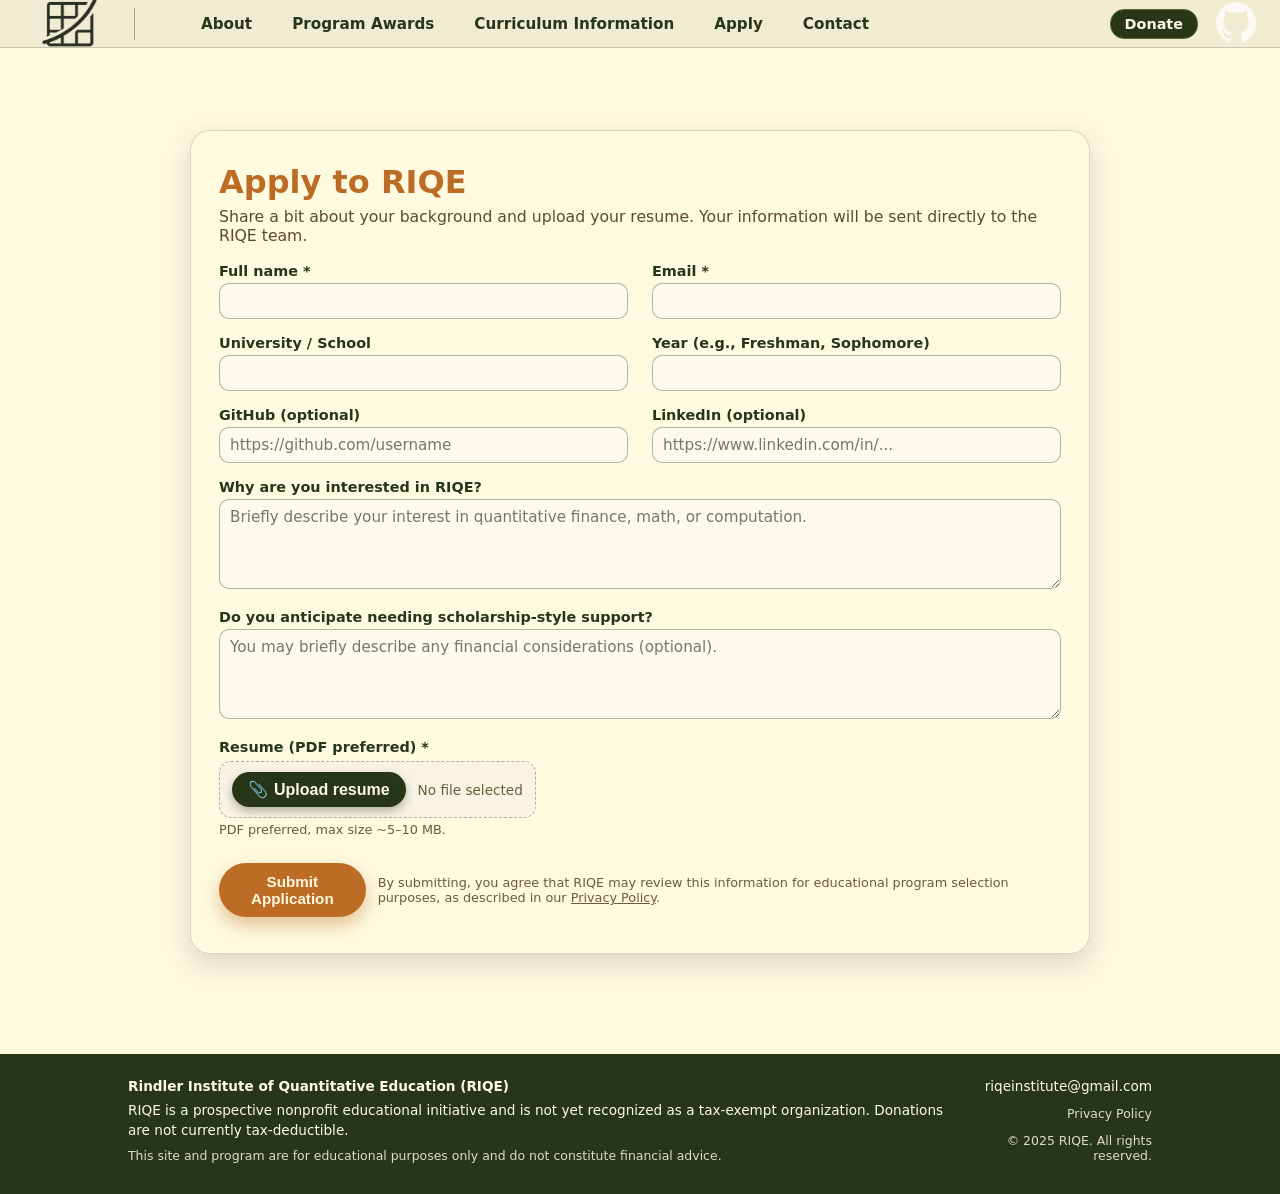
==== nonprofitwebsite/apply.html @ 6a1e367f "Add files via upload" ====
<!DOCTYPE html>
<html lang="en">
<head>
<!-- Google tag (gtag.js) -->
<script async src="https://www.googletagmanager.com/gtag/js?id=G-8NGQXW18FD"></script>
<script>
  window.dataLayer = window.dataLayer || [];
  function gtag(){dataLayer.push(arguments);}
  gtag('js', new Date());

  gtag('config', 'G-8NGQXW18FD');
</script>
  <meta charset="UTF-8" />
  <meta name="viewport" content="width=device-width, initial-scale=1" />
  <title>Apply – RIQE Quantitative Finance & Math Program</title>

<link rel="canonical" href="https://riqe.org/apply" />

<meta name="description" content="Apply to RIQE’s selective undergraduate program in quantitative finance, mathematics, and computing, with research projects, paper trading, and close mentorship." />
<meta name="keywords" content="RIQE apply, quant program application, quantitative finance summer program, math research application, undergraduate quant lab" />
<meta name="robots" content="index, follow" />

<!-- Open Graph -->
<meta property="og:title" content="Apply – RIQE Quantitative Finance & Math Program" />
<meta property="og:description" content="Join a small, focused cohort of undergraduates learning quantitative finance, mathematics, and computing through real research and trading projects." />
<meta property="og:url" content="https://riqe.org/apply" />
<meta property="og:type" content="website" />
<meta property="og:site_name" content="RIQE" />
<meta property="og:image" content="https://riqe.org/og-image.png" />

<!-- Twitter Card -->
<meta name="twitter:card" content="summary_large_image" />
<meta name="twitter:title" content="Apply – RIQE Quantitative Finance & Math Program" />
<meta name="twitter:description" content="Submit your application to RIQE’s undergraduate quant education and research program." />
<meta name="twitter:image" content="https://riqe.org/og-image.png" />


  <link rel="icon" type="image/png" href="favicon-96x96.png" sizes="96x96" />
  <link rel="icon" type="image/svg+xml" href="favicon.svg" />
  <link rel="shortcut icon" href="favicon.ico" />
  <link rel="apple-touch-icon" sizes="180x180" href="apple-touch-icon.png" />
  <link rel="manifest" href="site.webmanifest" />

  <style>
    :root {
      --green-dark: #283618;
      --green-mid: #606c38;
      --cream: #fefae0;
      --gold: #dda15e;
      --amber: #bc6c25;
    }

    * {
      box-sizing: border-box;
      margin: 0;
      padding: 0;
    }

    html {
      scroll-behavior: smooth;
    }

    body {
      font-family: system-ui, -apple-system, BlinkMacSystemFont, "Segoe UI", sans-serif;
      background-color: var(--cream);
      min-height: 100vh;
      color: #283618;
    }

    /* SUBTLE PAGE-LOAD ANIMATIONS  */

    @keyframes softSlideDown {
      from {
        opacity: 0;
        transform: translateY(-4px);
      }
      to {
        opacity: 1;
        transform: translateY(0);
      }
    }

    @keyframes softFadeUp {
      from {
        opacity: 0;
        transform: translateY(8px);
      }
      to {
        opacity: 1;
        transform: translateY(0);
      }
    }

    @keyframes softFadeIn {
      from {
        opacity: 0;
      }
      to {
        opacity: 1;
      }
    }

    /* Dropdown animations for mobile nav */
    @keyframes dropdownIn {
      from {
        opacity: 0;
        transform: translateY(-6px);
      }
      to {
        opacity: 1;
        transform: translateY(0);
      }
    }

    @keyframes dropdownOut {
      from {
        opacity: 1;
        transform: translateY(0);
      }
      to {
        opacity: 0;
        transform: translateY(-6px);
      }
    }

    /* Respect users who prefer reduced motion */
    @media (prefers-reduced-motion: reduce) {
      * {
        animation-duration: 0.01ms !important;
        animation-iteration-count: 1 !important;
        transition: none !important;
      }
    }

    /* Apply subtle animations on load */
    .top-bar {
      animation: softSlideDown 0.35s ease-out 0.04s both;
    }

    .apply-wrapper {
      opacity: 0;
      animation: softFadeUp 0.45s ease-out 0.14s both;
    }

    .apply-container {
      opacity: 0;
      animation: softFadeUp 0.45s ease-out 0.18s both;
    }

    .site-footer {
      opacity: 0;
      animation: softFadeIn 0.45s ease-out 0.35s both;
    }

    /* ---------- NAV / TOP BAR ---------- */

    .top-bar {
      position: fixed;
      top: 0;
      left: 0;
      width: 100%;
      background: rgba(240, 236, 210, 0.99);
      border-bottom: 1px solid rgba(40, 54, 24, 0.2);
      z-index: 100;

      display: flex;
      align-items: center;
      padding: 0 24px;
      height: 48px;
    }

    .top-bar-main {
      width: 100%;
      display: flex;
      align-items: center;
      gap: 24px;

      max-width: none;
      margin: 0;
      padding: 0;
    }

    .top-left {
      display: flex;
      align-items: center;
      gap: 16px;
    }

    .logo {
      height: 100px;
      object-fit: contain;
      filter: brightness(0) saturate(100%)
              invert(15%) sepia(16%) saturate(700%) hue-rotate(50deg)
              brightness(90%) contrast(90%);
    }

    .top-divider {
      width: 1px;
      height: 32px;
      background: rgba(0, 0, 0, 0.3);
    }

    .nav-links {
      margin-left: 32px;
      display: flex;
      gap: 20px;
      flex: 1;
    }

    .nav-links a {
      color: #283618;
      text-decoration: none;
      font-size: 0.95rem;
      font-weight: 600;
      padding: 6px 10px;
      border-radius: 6px;
      transition: background 0.15s ease, transform 0.15s ease;
      white-space: nowrap;
    }

    .nav-links a:hover {
      background: rgba(0, 0, 0, 0.10);
      transform: translateY(-1px);
    }

    .top-right {
      margin-left: auto;
      display: flex;
      align-items: center;
      gap: 18px;
    }

    .top-donate-btn {
      background: var(--green-dark);
      color: var(--cream);
      border: 1px solid var(--green-mid);
      padding: 6px 14px;
      border-radius: 14px;
      text-decoration: none;
      font-weight: 600;
      cursor: pointer;
      font-size: 0.9rem;
      white-space: nowrap;
      transition: background 0.15s ease, transform 0.15s ease, border-color 0.15s ease;
    }

    .top-donate-btn:hover {
      background: #3b4d29;
      border-color: #dda15e;
      transform: translateY(-1px);
    }

    .top-socials img {
      height: 40px;
      width: 40px;
      opacity: 0.75;
      filter: brightness(0) invert(1);
      transition: opacity 0.2s ease, transform 0.15s ease;
      cursor: pointer;
    }

    .top-socials img:hover {
      opacity: 1;
      transform: translateY(-1px);
    }

    /* Hamburger/menu button */

    .menu-toggle {
      display: none;
      margin-left: 8px;
      padding: 6px 10px;
      border-radius: 999px;
      border: 1px solid rgba(40, 54, 24, 0.35);
      background: rgba(254, 250, 224, 0.96);
      cursor: pointer;
      align-items: center;
      gap: 6px;
      font-size: 0.8rem;
      font-weight: 600;
      color: #283618;
    }

    .menu-toggle:focus-visible {
      outline: 2px solid #283618;
      outline-offset: 2px;
    }

    .menu-lines {
      display: flex;
      flex-direction: column;
      justify-content: center;
    }

    .menu-lines .line {
      width: 18px;
      height: 2px;
      background: #283618;
      margin: 2px 0;
      transition: transform 0.2s ease, opacity 0.2s ease;
    }

    .menu-label {
      text-transform: uppercase;
      letter-spacing: 0.06em;
    }

    /* X animation when menu is open */
    .top-bar.menu-open .menu-lines .line:nth-child(1) {
      transform: translateY(2px) rotate(45deg);
    }

    .top-bar.menu-open .menu-lines .line:nth-child(2) {
      transform: translateY(-2px) rotate(-45deg);
    }

    /* MAIN CONTENT */
    .apply-wrapper {
      margin-top: 90px; /* below top bar */
      display: flex;
      justify-content: center;
      padding: 40px 20px 60px;
      background: var(--cream);
    }

    .apply-container {
      max-width: 900px;
      width: 100%;
      background: rgba(254, 250, 224, 0.96);
      border-radius: 20px;
      padding: 32px 28px 36px;
      box-shadow: 0 10px 30px rgba(0,0,0,0.15);
      border: 1px solid rgba(40,54,24,0.18);
    }

    .apply-container h1 {
      font-size: 2rem;
      margin-bottom: 6px;
      color: var(--amber);
    }

    .apply-subtitle {
      font-size: 0.98rem;
      margin-bottom: 18px;
      color: #5c4a30;
    }

    form {
      display: grid;
      grid-template-columns: 1fr 1fr;
      gap: 16px 24px;
    }

    .full-width {
      grid-column: 1 / -1;
    }

    label {
      display: block;
      font-size: 0.9rem;
      font-weight: 600;
      margin-bottom: 4px;
    }

    input[type="text"],
    input[type="email"],
    input[type="url"],
    select,
    textarea {
      width: 100%;
      padding: 8px 10px;
      border-radius: 10px;
      border: 1px solid rgba(40,54,24,0.35);
      font-size: 0.95rem;
      font-family: inherit;
      background: #fdf9ec;
      transition: border-color 0.12s ease-out, box-shadow 0.12s ease-out, background 0.12s ease-out;
    }

    input[type="text"]:focus,
    input[type="email"]:focus,
    input[type="url"]:focus,
    select:focus,
    textarea:focus {
      outline: none;
      border-color: var(--amber);
      box-shadow: 0 0 0 2px rgba(221,161,94,0.35);
      background: #fffaf1;
    }

    textarea {
      min-height: 90px;
      resize: vertical;
    }

    input[type="file"] {
      font-size: 0.9rem;
    }

    /* Nice custom file upload */
    .file-upload {
      display: inline-flex;
      align-items: center;
      gap: 12px;
      padding: 10px 12px;
      border-radius: 12px;
      border: 1px dashed rgba(40,54,24,0.35);
      background: #f9f3e3;
      margin-top: 2px;
      position: relative;
    }

    .file-upload input[type="file"] {
      position: absolute;
      left: -9999px;
    }

    .file-upload-button {
      display: inline-flex;
      align-items: center;
      gap: 6px;
      padding: 8px 16px;
      border-radius: 999px;
      border: none;
      background: var(--green-dark);
      color: var(--cream);
      font-size: 0.9rem;
      font-weight: 600;
      cursor: pointer;
      box-shadow: 0 4px 10px rgba(40,54,24,0.35);
      transition: transform 0.1s ease-out, box-shadow 0.1s ease-out, background 0.15s ease-out;
    }

    .file-upload-button:hover {
      background: var(--green-mid);
      transform: translateY(-1px);
      box-shadow: 0 6px 14px rgba(40,54,24,0.4);
    }

    .file-upload-button:focus-visible {
      outline: 2px solid var(--amber);
      outline-offset: 3px;
    }

    .file-upload-button span {
      font-size: 1rem;
    }

    .file-upload-text {
      font-size: 0.85rem;
      color: #6b5b3a;
      white-space: nowrap;
      overflow: hidden;
      text-overflow: ellipsis;
      max-width: 260px;
    }

    .file-upload-text.has-file {
      color: #283618;
      font-weight: 500;
    }

    .helper-text {
      font-size: 0.8rem;
      color: #6b5b3a;
      margin-top: 4px;
    }

    .submit-row {
      margin-top: 10px;
      display: flex;
      gap: 12px;
      align-items: center;
    }

    .btn-primary {
      display: inline-flex;
      align-items: center;
      justify-content: center;
      padding: 10px 22px;
      border-radius: 999px;
      border: none;
      font-size: 0.95rem;
      font-weight: 600;
      cursor: pointer;
      background: var(--amber);
      color: var(--cream);
      box-shadow: 0 8px 18px rgba(188,108,37,0.4);
      transition: transform 0.1s ease-out, box-shadow 0.1s ease-out, background 0.15s ease-out;
    }

    .btn-primary:hover {
      transform: translateY(-1px);
      box-shadow: 0 11px 24px rgba(188,108,37,0.5);
      background: #e09f4e;
    }

    .btn-primary:focus-visible {
      outline: 2px solid var(--green-dark);
      outline-offset: 3px;
    }

    .note {
      font-size: 0.8rem;
      color: #6b5b3a;
    }

    .note a {
      color: #6b5b3a;
    }

    .note a:hover {
      text-decoration: underline;
    }

    /* FOOTER*/
    .site-footer {
      background: var(--green-dark);
      color: var(--cream);
      padding: 24px 10vw 28px;
      font-size: 0.85rem;
      margin-top: 40px;
    }

    .footer-inner {
      max-width: 1100px;
      margin: 0 auto;
      display: flex;
      justify-content: space-between;
      gap: 24px;
      align-items: flex-start;
    }

    .footer-left p {
      margin-top: 6px;
      line-height: 1.5;
    }

    .footer-small {
      font-size: 0.78rem;
      opacity: 0.85;
      margin-top: 6px;
    }

    .footer-right {
      text-align: right;
      display: flex;
      flex-direction: column;
      gap: 6px;
    }

    .footer-right a {
      color: var(--cream);
      text-decoration: none;
    }

    .footer-right a:hover {
      text-decoration: underline;
    }

    /* LOADING OVERLAY */
    .loading-backdrop {
      position: fixed;
      inset: 0;
      background: rgba(40, 54, 24, 0.65);
      display: none;
      align-items: center;
      justify-content: center;
      z-index: 9999;
      pointer-events: all;
    }

    .loading-modal {
      background: #fdf9ec;
      border-radius: 18px;
      padding: 24px 26px 22px;
      max-width: 360px;
      width: 90%;
      text-align: center;
      box-shadow: 0 18px 40px rgba(0,0,0,0.35);
      border: 1px solid rgba(40,54,24,0.25);
    }

    .loading-title {
      font-weight: 700;
      margin-bottom: 8px;
      color: #283618;
      font-size: 1.05rem;
    }

    .loading-text {
      font-size: 0.9rem;
      color: #5c4a30;
      margin-bottom: 10px;
    }

    .loading-warning {
      font-size: 0.8rem;
      color: #8a4b20;
      font-weight: 600;
    }

    .loading-spinner {
      width: 40px;
      height: 40px;
      border-radius: 999px;
      border: 3px solid rgba(40,54,24,0.15);
      border-top-color: var(--amber);
      margin: 0 auto 16px;
      animation: spin 0.8s linear infinite;
    }

    @keyframes spin {
      to {
        transform: rotate(360deg);
      }
    }

    /* ---------- RESPONSIVE ---------- */

    @media (max-width: 900px) {
      /* Top bar & logo layout on mobile */
      .top-bar {
        height: auto;
        padding: 6px 16px 8px;
      }

      .top-bar-main {
        height: auto;
        padding: 0;
        flex-wrap: wrap;
        align-items: flex-start;
        gap: 8px;
      }

      .logo {
        height: 60px;
        margin-right: 0;
      }

      .top-divider {
        display: none;
      }

      /* Show hamburger button on mobile */
      .menu-toggle {
        display: inline-flex;
        margin-left: auto;
      }

      /* Hide desktop nav & right side by default on mobile */
      .nav-links,
      .top-right {
        display: none;
        width: 100%;
        background: rgba(240, 236, 210, 0.98);
      }

      .nav-links {
        flex-direction: column;
        gap: 8px;
        margin-left: 0;
        margin-top: 6px;
        padding-top: 8px;
        padding-bottom: 4px;
        border-top: 1px solid rgba(40, 54, 24, 0.2);
      }

      .nav-links a {
        padding: 6px 0;
        font-size: 0.9rem;
      }

      .top-right {
        justify-content: flex-start;
        margin-left: 0;
        margin-top: 4px;
        padding-bottom: 4px;
        gap: 12px;
      }

      /* When menu is open, show dropdown with open animation */
      .top-bar.menu-open .nav-links,
      .top-bar.menu-open .top-right {
        display: flex;
        animation: dropdownIn 0.22s ease-out;
      }

      /* Optional: closing animation */
      .top-bar.menu-closing .nav-links,
      .top-bar.menu-closing .top-right {
        display: flex;
        animation: dropdownOut 0.2s ease-in forwards;
      }

      /* Form/layout tweaks (same as before) */
      .apply-wrapper {
        margin-top: 100px;
        padding: 32px 16px 50px;
      }

      .apply-container {
        padding: 24px 20px 30px;
        border-radius: 18px;
      }

      form {
        grid-template-columns: 1fr;
        gap: 14px;
      }

      .submit-row {
        flex-direction: column;
        align-items: flex-start;
      }

      .note {
        margin-top: 4px;
      }

      .site-footer {
        padding: 20px 8vw 22px;
      }

      .footer-inner {
        flex-direction: column;
        text-align: left;
        align-items: flex-start;
      }

      .footer-right {
        text-align: left;
        align-items: flex-start;
      }
    }

    @media (max-width: 600px) {
      .logo {
        height: 50px;
      }

      .apply-container h1 {
        font-size: 1.7rem;
      }

      .apply-subtitle {
        font-size: 0.9rem;
      }

      .apply-wrapper {
        margin-top: 110px;
        padding: 28px 14px 46px;
      }

      .file-upload-text {
        max-width: 180px;
      }

      .site-footer {
        padding: 18px 6vw 20px;
        font-size: 0.8rem;
      }
    }
  </style>
</head>

<body>

  <!-- TOP BAR -->
  <div class="top-bar">
    <div class="top-bar-main">
      <div class="top-left">
        <img src="riqe-logo.png" class="logo" alt="RIQE Logo">
        <div class="top-divider"></div>
      </div>

      <nav class="nav-links">
        <a href="index.html#about">About</a>
        <a href="index.html#programaward">Program Awards</a>
        <a href="index.html#curriculum">Curriculum Information</a>
        <a href="apply.html">Apply</a>
        <a href="mailto:riqeinstitute@gmail.com">Contact</a>
      </nav>

      <div class="top-right">
        <a href="donate.html" class="top-donate-btn">Donate</a>
        <div class="top-socials">
          <a href="https://github.com/" target="_blank">
            <img src="githublogo.png" alt="GitHub">
          </a>
        </div>
      </div>

      <!-- Menu button -->
      <button class="menu-toggle" aria-label="Toggle navigation" aria-expanded="false">
        <div class="menu-lines">
          <span class="line"></span>
          <span class="line"></span>
        </div>
        <span class="menu-label">Menu</span>
      </button>
    </div>
  </div>

  <!-- APPLY FORM CONTENT -->
  <main class="apply-wrapper">
    <div class="apply-container">
      <h1>Apply to RIQE</h1>
      <p class="apply-subtitle">
        Share a bit about your background and upload your resume. Your information will be sent directly
        to the RIQE team.
      </p>

      <form id="riqe-apply-form">
        <div>
          <label for="full_name">Full name *</label>
          <input type="text" id="full_name" name="full_name" required />
        </div>

        <div>
          <label for="email">Email *</label>
          <input type="email" id="email" name="email" required />
        </div>

        <div>
          <label for="school">University / School</label>
          <input type="text" id="school" name="school" />
        </div>

        <div>
          <label for="year">Year (e.g., Freshman, Sophomore)</label>
          <input type="text" id="year" name="year" />
        </div>

        <div>
          <label for="github">GitHub (optional)</label>
          <input type="url" id="github" name="github" placeholder="https://github.com/username" />
        </div>

        <div>
          <label for="linkedin">LinkedIn (optional)</label>
          <input type="url" id="linkedin" name="linkedin" placeholder="https://www.linkedin.com/in/..." />
        </div>

        <div class="full-width">
          <label for="interests">Why are you interested in RIQE?</label>
          <textarea id="interests" name="interests" placeholder="Briefly describe your interest in quantitative finance, math, or computation."></textarea>
        </div>

        <div class="full-width">
          <label for="support">Do you anticipate needing scholarship-style support?</label>
          <textarea id="support" name="support" placeholder="You may briefly describe any financial considerations (optional)."></textarea>
        </div>

        <div class="full-width">
          <label for="resume">Resume (PDF preferred) *</label>
          <div class="file-upload">
            <input
              type="file"
              id="resume"
              name="resume"
              accept=".pdf,.doc,.docx"
              required
            />
            <button type="button" class="file-upload-button">
              <span>📎</span>
              <span>Upload resume</span>
            </button>
            <span class="file-upload-text" id="file-upload-text">
              No file selected
            </span>
          </div>
          <div class="helper-text">PDF preferred, max size ~5–10 MB.</div>
        </div>

        <div class="full-width submit-row">
          <button type="submit" class="btn-primary">Submit Application</button>
          <div class="note">
            By submitting, you agree that RIQE may review this information for educational program selection
            purposes, as described in our <a href="privpolicy.html" target="_blank">Privacy Policy</a>.
          </div>
        </div>
      </form>
    </div>
  </main>

  <!-- LOADING OVERLAY -->
  <div class="loading-backdrop" id="loading-overlay" aria-hidden="true">
    <div class="loading-modal" role="alertdialog" aria-live="assertive">
      <div class="loading-spinner"></div>
      <div class="loading-title">Submitting your application…</div>
      <div class="loading-text">
        Please wait while we upload your resume and send your details to the RIQE team.
      </div>
      <div class="loading-warning">
        Do not close or reload this page.<br />
        If you leave now, your progress will not be saved.
      </div>
    </div>
  </div>

  <!-- FOOTER -->
  <footer class="site-footer">
    <div class="footer-inner">
      <div class="footer-left">
        <strong>Rindler Institute of Quantitative Education (RIQE)</strong>
        <p>
          RIQE is a prospective nonprofit educational initiative and is not yet recognized as a tax-exempt organization. Donations are not currently tax-deductible.
        </p>
        <p class="footer-small">
          This site and program are for educational purposes only and do not
          constitute financial advice.
        </p>
      </div>
      <div class="footer-right">
        <a href="mailto:riqeinstitute@gmail.com">riqeinstitute@gmail.com</a>
        <a href="privpolicy.html" class="footer-small">Privacy Policy</a>
        <span class="footer-small">© 2025 RIQE. All rights reserved.</span>
      </div>
    </div>
  </footer>

  <script>
  // Apps Script Web App URL
  const SCRIPT_URL = "https://script.google.com/macros/s/AKfycbx0aVLPGZeTl919kS1G02mWweVsBVf87EHB_oWa346kJZl9dyVTY8mUfOB9yPdyeOurcA/exec";

  document.addEventListener('DOMContentLoaded', function () {
    /* ---------- ANIMATED MOBILE NAV ---------- */
    const topBar = document.querySelector('.top-bar');
    const toggle = document.querySelector('.menu-toggle');
    const menuLinks = document.querySelectorAll('.nav-links a, .top-right a');

    if (topBar && toggle) {
      const MOBILE_BREAKPOINT = 900;
      const ANIM_MS = 220;
      let isAnimating = false;

      const isMobile = () => window.innerWidth <= MOBILE_BREAKPOINT;

      function openMenu() {
        if (isAnimating || !isMobile()) return;
        isAnimating = true;

        topBar.classList.remove('menu-closing');
        topBar.classList.add('menu-open');
        toggle.setAttribute('aria-expanded', 'true');

        setTimeout(() => {
          isAnimating = false;
        }, ANIM_MS);
      }

      function closeMenu() {
        if (isAnimating) return;
        isAnimating = true;

        topBar.classList.remove('menu-open');
        topBar.classList.add('menu-closing');
        toggle.setAttribute('aria-expanded', 'false');

        setTimeout(() => {
          topBar.classList.remove('menu-closing');
          isAnimating = false;
        }, ANIM_MS);
      }

      toggle.addEventListener('click', () => {
        if (!isMobile()) return;

        if (topBar.classList.contains('menu-open')) {
          closeMenu();
        } else {
          openMenu();
        }
      });

      // Close menu when any nav or top-right link is clicked on mobile
      menuLinks.forEach(link => {
        link.addEventListener('click', () => {
          if (isMobile() && topBar.classList.contains('menu-open')) {
            closeMenu();
          }
        });
      });

      // Reset classes when resizing back to desktop
      window.addEventListener('resize', () => {
        if (!isMobile()) {
          topBar.classList.remove('menu-open', 'menu-closing');
          toggle.setAttribute('aria-expanded', 'false');
          isAnimating = false;
        }
      });
    }

    /* ---------- FORM + FILE UPLOAD + LOADING OVERLAY ---------- */
    const form = document.getElementById('riqe-apply-form');
    if (!form) {
      console.error('Form with id="riqe-apply-form" not found.');
      return;
    }

    // Custom file upload UI
    const resumeInput = document.getElementById('resume');
    const fileButton = document.querySelector('.file-upload-button');
    const fileText = document.getElementById('file-upload-text');

    if (resumeInput && fileButton && fileText) {
      fileButton.addEventListener('click', function () {
        resumeInput.click();
      });

      resumeInput.addEventListener('change', function () {
        if (resumeInput.files && resumeInput.files.length > 0) {
          fileText.textContent = resumeInput.files[0].name;
          fileText.classList.add('has-file');
        } else {
          fileText.textContent = 'No file selected';
          fileText.classList.remove('has-file');
        }
      });
    }

    const overlay = document.getElementById('loading-overlay');
    const submitButton = form.querySelector('.btn-primary');
    let isSubmitting = false;

    function showLoadingOverlay() {
      if (overlay) {
        overlay.style.display = 'flex';
        overlay.setAttribute('aria-hidden', 'false');
      }
      document.body.style.overflow = 'hidden'; // prevent scrolling
      if (submitButton) {
        submitButton.disabled = true;
      }
      isSubmitting = true;
    }

    function hideLoadingOverlay() {
      if (overlay) {
        overlay.style.display = 'none';
        overlay.setAttribute('aria-hidden', 'true');
      }
      document.body.style.overflow = '';
      if (submitButton) {
        submitButton.disabled = false;
      }
      isSubmitting = false;
    }

    // Warn user if they try to leave while submitting
    window.addEventListener('beforeunload', function (e) {
      if (!isSubmitting) return;
      e.preventDefault();
      e.returnValue = 'Your application is still being submitted. If you leave this page, your progress will not be saved.';
      return e.returnValue;
    });

    form.addEventListener('submit', function (e) {
      e.preventDefault();

      const fullName   = form.full_name.value.trim();
      const email      = form.email.value.trim();
      const resumeFile = form.resume.files[0];

      if (!fullName || !email || !resumeFile) {
        alert('Please fill in your name, email, and attach your resume.');
        return;
      }

      showLoadingOverlay();

      const reader = new FileReader();
      reader.onload = function (event) {
        const arrayBuffer = event.target.result;
        const bytes = Array.from(new Uint8Array(arrayBuffer));

        const payload = {
          full_name: fullName,
          email: email,
          school: form.school.value.trim(),
          year: form.year.value.trim(),
          github: form.github.value.trim(),
          linkedin: form.linkedin.value.trim(),
          interests: form.interests.value.trim(),
          support: form.support.value.trim(),
          fileName: resumeFile.name,
          mimeType: resumeFile.type || 'application/octet-stream',
          fileBytes: bytes
        };

        fetch(SCRIPT_URL, {
          method: 'POST',
          mode: 'no-cors',
          body: JSON.stringify(payload)
        })
        .then(function () {
          hideLoadingOverlay();
          alert('Thank you! Your application has been submitted.');
          form.reset();
          if (fileText) {
            fileText.textContent = 'No file selected';
            fileText.classList.remove('has-file');
          }
        })
        .catch(function (err) {
          console.error(err);
          hideLoadingOverlay();
          alert('There was a problem submitting your application. Please email riqeinstitute@gmail.com directly.');
        });
      };

      reader.onerror = function () {
        hideLoadingOverlay();
        alert('There was a problem reading your file. Please try again.');
      };

      reader.readAsArrayBuffer(resumeFile);
    });
  });
  </script>

</body>
</html>
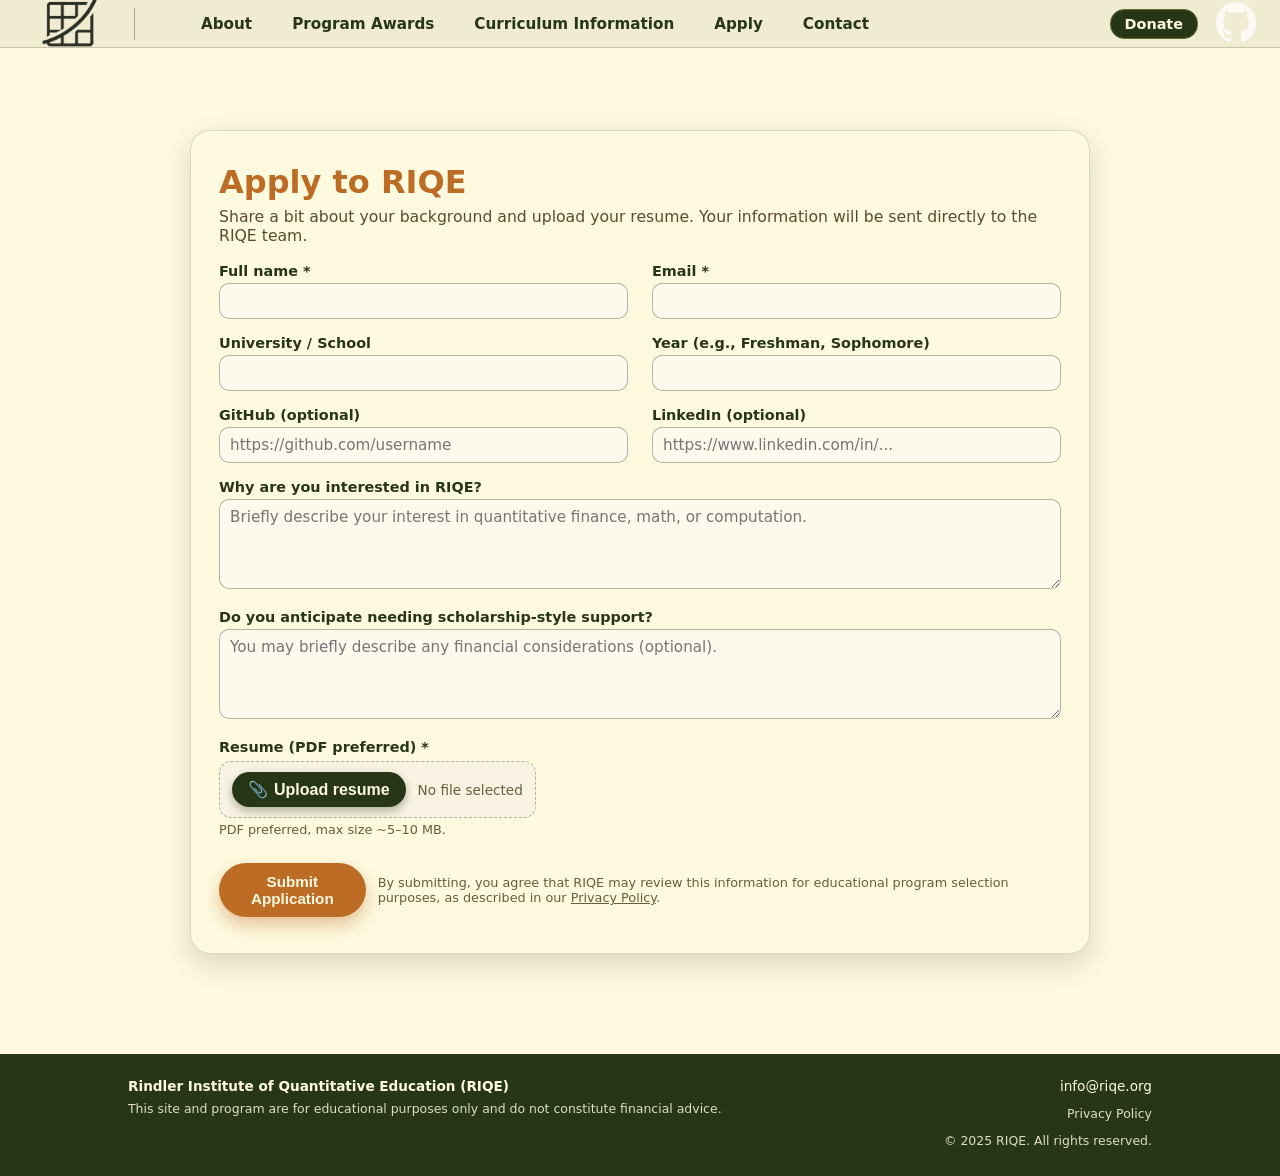
==== commit 00faae3b: "Add files via upload" ====
--- a/nonprofitwebsite/apply.html
+++ b/nonprofitwebsite/apply.html
@@ -779,7 +779,7 @@
         <a href="index.html#programaward">Program Awards</a>
         <a href="index.html#curriculum">Curriculum Information</a>
         <a href="apply.html">Apply</a>
-        <a href="mailto:riqeinstitute@gmail.com">Contact</a>
+        <a href="mailto:info@riqe.org">Contact</a>
       </nav>
 
       <div class="top-right">
@@ -904,16 +904,13 @@
     <div class="footer-inner">
       <div class="footer-left">
         <strong>Rindler Institute of Quantitative Education (RIQE)</strong>
-        <p>
-          RIQE is a prospective nonprofit educational initiative and is not yet recognized as a tax-exempt organization. Donations are not currently tax-deductible.
-        </p>
         <p class="footer-small">
           This site and program are for educational purposes only and do not
           constitute financial advice.
         </p>
       </div>
       <div class="footer-right">
-        <a href="mailto:riqeinstitute@gmail.com">riqeinstitute@gmail.com</a>
+        <a href="mailto:info@riqe.org">info@riqe.org</a>
         <a href="privpolicy.html" class="footer-small">Privacy Policy</a>
         <span class="footer-small">© 2025 RIQE. All rights reserved.</span>
       </div>
@@ -1107,7 +1104,7 @@
         .catch(function (err) {
           console.error(err);
           hideLoadingOverlay();
-          alert('There was a problem submitting your application. Please email riqeinstitute@gmail.com directly.');
+          alert('There was a problem submitting your application. Please email info@riqe.org directly.');
         });
       };
 
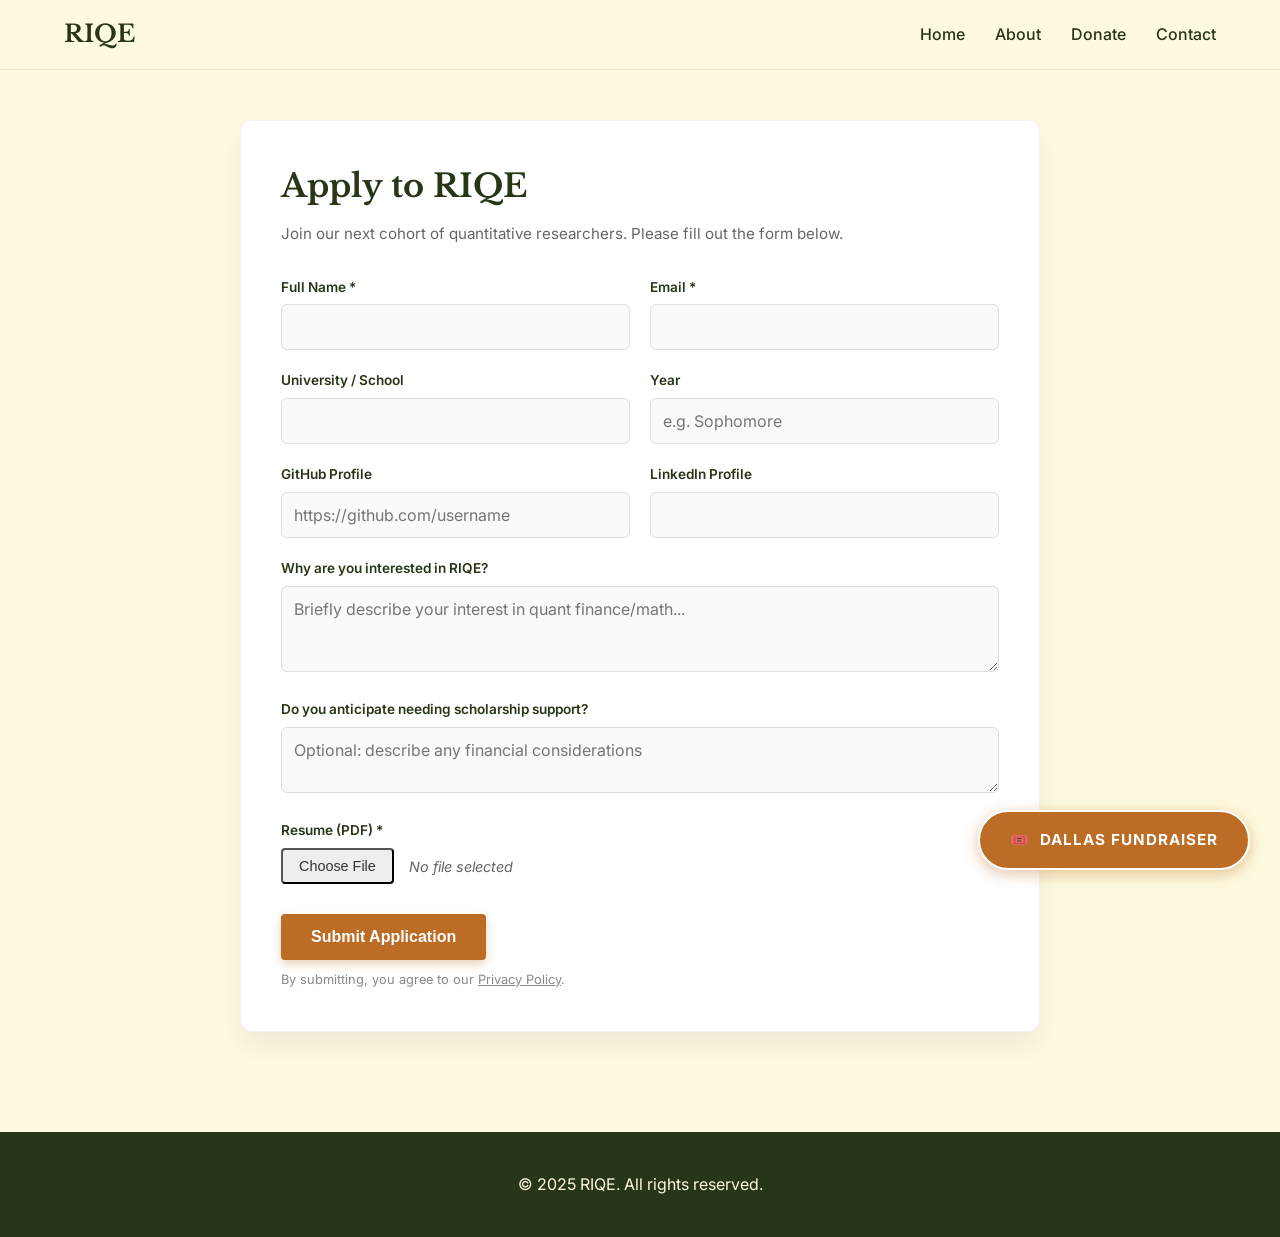
==== commit d83d9fec: "Add files via upload" ====
--- a/nonprofitwebsite/apply.html
+++ b/nonprofitwebsite/apply.html
@@ -1,1064 +1,349 @@
 <!DOCTYPE html>
 <html lang="en">
 <head>
-<!-- Google tag (gtag.js) -->
-<script async src="https://www.googletagmanager.com/gtag/js?id=G-8NGQXW18FD"></script>
-<script>
-  window.dataLayer = window.dataLayer || [];
-  function gtag(){dataLayer.push(arguments);}
-  gtag('js', new Date());
-
-  gtag('config', 'G-8NGQXW18FD');
-</script>
+  <!-- Google tag (gtag.js) -->
+  <script async src="https://www.googletagmanager.com/gtag/js?id=G-8NGQXW18FD"></script>
+  <script>
+    window.dataLayer = window.dataLayer || [];
+    function gtag(){dataLayer.push(arguments);}
+    gtag('js', new Date());
+    gtag('config', 'G-8NGQXW18FD');
+  </script>
+
   <meta charset="UTF-8" />
   <meta name="viewport" content="width=device-width, initial-scale=1" />
-  <title>Apply – RIQE Quantitative Finance & Math Program</title>
-
-<link rel="canonical" href="https://riqe.org/apply" />
-
-<meta name="description" content="Apply to RIQE’s selective undergraduate program in quantitative finance, mathematics, and computing, with research projects, paper trading, and close mentorship." />
-<meta name="keywords" content="RIQE apply, quant program application, quantitative finance summer program, math research application, undergraduate quant lab" />
-<meta name="robots" content="index, follow" />
-
-<!-- Open Graph -->
-<meta property="og:title" content="Apply – RIQE Quantitative Finance & Math Program" />
-<meta property="og:description" content="Join a small, focused cohort of undergraduates learning quantitative finance, mathematics, and computing through real research and trading projects." />
-<meta property="og:url" content="https://riqe.org/apply" />
-<meta property="og:type" content="website" />
-<meta property="og:site_name" content="RIQE" />
-<meta property="og:image" content="https://riqe.org/og-image.png" />
-
-<!-- Twitter Card -->
-<meta name="twitter:card" content="summary_large_image" />
-<meta name="twitter:title" content="Apply – RIQE Quantitative Finance & Math Program" />
-<meta name="twitter:description" content="Submit your application to RIQE’s undergraduate quant education and research program." />
-<meta name="twitter:image" content="https://riqe.org/og-image.png" />
-
-
-  <link rel="icon" type="image/png" href="favicon-96x96.png" sizes="96x96" />
-  <link rel="icon" type="image/svg+xml" href="favicon.svg" />
-  <link rel="shortcut icon" href="favicon.ico" />
-  <link rel="apple-touch-icon" sizes="180x180" href="apple-touch-icon.png" />
-  <link rel="manifest" href="site.webmanifest" />
+  <title>Apply – RIQE Quantitative Finance</title>
+  <link rel="canonical" href="https://riqe.org/apply" />
+
+  <!-- Fonts -->
+  <link rel="preconnect" href="https://fonts.googleapis.com">
+  <link rel="preconnect" href="https://fonts.gstatic.com" crossorigin>
+  <link href="https://fonts.googleapis.com/css2?family=Inter:wght@400;500;600&family=Libre+Baskerville:ital,wght@0,400;0,700;1,400&display=swap" rel="stylesheet">
 
   <style>
+    .float-btn {
+    position: fixed;
+    bottom: 30px;
+    right: 30px;
+    background-color: var(--amber); /* Uses your site's amber #bc6c25 */
+    color: white !important; /* Forces white text */
+    padding: 16px 30px;
+    border-radius: 50px;
+    font-family: 'Inter', sans-serif;
+    font-weight: 700;
+    font-size: 0.95rem;
+    text-transform: uppercase;
+    letter-spacing: 1px;
+    text-decoration: none;
+    display: flex;
+    align-items: center;
+    gap: 10px;
+    z-index: 9999;
+    box-shadow: 0 4px 15px rgba(188, 108, 37, 0.4);
+    border: 2px solid white; /* Adds a clean pop against the background */
+    transition: all 0.3s ease;
+    animation: pulse-glow 2s infinite;
+  }
+
+  .float-btn:hover {
+    transform: translateY(-5px);
+    background-color: #a65d20; /* Slightly darker on hover */
+    box-shadow: 0 8px 25px rgba(188, 108, 37, 0.6);
+  }
+
+  /* Pulse Animation to make it "stick out" */
+  @keyframes pulse-glow {
+    0% { box-shadow: 0 0 0 0 rgba(188, 108, 37, 0.7); }
+    70% { box-shadow: 0 0 0 15px rgba(188, 108, 37, 0); }
+    100% { box-shadow: 0 0 0 0 rgba(188, 108, 37, 0); }
+  }
+
+  /* Mobile Adjustment */
+  @media (max-width: 600px) {
+    .float-btn {
+      bottom: 20px;
+      right: 20px;
+      padding: 12px 24px;
+      font-size: 0.8rem;
+    }
+  }
     :root {
       --green-dark: #283618;
       --green-mid: #606c38;
       --cream: #fefae0;
       --gold: #dda15e;
       --amber: #bc6c25;
-    }
-
-    * {
-      box-sizing: border-box;
-      margin: 0;
-      padding: 0;
-    }
-
-    html {
-      scroll-behavior: smooth;
-    }
-
+      --header-height: 70px;
+    }
+
+    * { box-sizing: border-box; margin: 0; padding: 0; }
+    
     body {
-      font-family: system-ui, -apple-system, BlinkMacSystemFont, "Segoe UI", sans-serif;
+      font-family: 'Inter', sans-serif;
       background-color: var(--cream);
-      min-height: 100vh;
-      color: #283618;
-    }
-
-    /* SUBTLE PAGE-LOAD ANIMATIONS  */
-
-    @keyframes softSlideDown {
-      from {
-        opacity: 0;
-        transform: translateY(-4px);
-      }
-      to {
-        opacity: 1;
-        transform: translateY(0);
-      }
-    }
-
-    @keyframes softFadeUp {
-      from {
-        opacity: 0;
-        transform: translateY(8px);
-      }
-      to {
-        opacity: 1;
-        transform: translateY(0);
-      }
-    }
-
-    @keyframes softFadeIn {
-      from {
-        opacity: 0;
-      }
-      to {
-        opacity: 1;
-      }
-    }
-
-    /* Dropdown animations for mobile nav */
-    @keyframes dropdownIn {
-      from {
-        opacity: 0;
-        transform: translateY(-6px);
-      }
-      to {
-        opacity: 1;
-        transform: translateY(0);
-      }
-    }
-
-    @keyframes dropdownOut {
-      from {
-        opacity: 1;
-        transform: translateY(0);
-      }
-      to {
-        opacity: 0;
-        transform: translateY(-6px);
-      }
-    }
-
-    /* Respect users who prefer reduced motion */
-    @media (prefers-reduced-motion: reduce) {
-      * {
-        animation-duration: 0.01ms !important;
-        animation-iteration-count: 1 !important;
-        transition: none !important;
-      }
-    }
-
-    /* Apply subtle animations on load */
+      color: #1a1a1a;
+      line-height: 1.6;
+    }
+
+    h1 { font-family: 'Libre Baskerville', serif; color: var(--green-dark); }
+    a { text-decoration: none; color: inherit; transition: all 0.2s; }
+
+    /* --- NAV --- */
     .top-bar {
-      animation: softSlideDown 0.35s ease-out 0.04s both;
-    }
-
+      position: fixed; top: 0; left: 0; width: 100%; height: var(--header-height);
+      background: rgba(254, 250, 224, 0.95); backdrop-filter: blur(10px);
+      border-bottom: 1px solid rgba(40, 54, 24, 0.1); z-index: 1000;
+      display: flex; align-items: center; justify-content: space-between; padding: 0 5%;
+    }
+    .logo-area { font-weight: 800; font-size: 1.5rem; color: var(--green-dark); font-family: 'Libre Baskerville'; }
+    
+    .desktop-nav { display: flex; gap: 30px; }
+    .desktop-nav a { font-weight: 500; color: var(--green-dark); }
+    .desktop-nav a:hover { color: var(--amber); }
+
+    .menu-toggle { display: none; background: none; border: none; cursor: pointer; flex-direction: column; gap: 5px; }
+    .bar { width: 25px; height: 2px; background: var(--green-dark); transition: 0.3s; }
+
+    /* --- FORM LAYOUT --- */
     .apply-wrapper {
-      opacity: 0;
-      animation: softFadeUp 0.45s ease-out 0.14s both;
-    }
-
-    .apply-container {
-      opacity: 0;
-      animation: softFadeUp 0.45s ease-out 0.18s both;
-    }
-
-    .site-footer {
-      opacity: 0;
-      animation: softFadeIn 0.45s ease-out 0.35s both;
-    }
-
-    /* ---------- NAV / TOP BAR ---------- */
-
-    .top-bar {
-      position: fixed;
-      top: 0;
-      left: 0;
-      width: 100%;
-      background: rgba(240, 236, 210, 0.99);
-      border-bottom: 1px solid rgba(40, 54, 24, 0.2);
-      z-index: 100;
-
-      display: flex;
-      align-items: center;
-      padding: 0 24px;
-      height: 48px;
-    }
-
-    .top-bar-main {
-      width: 100%;
-      display: flex;
-      align-items: center;
-      gap: 24px;
-
-      max-width: none;
-      margin: 0;
-      padding: 0;
-    }
-
-    .top-left {
-      display: flex;
-      align-items: center;
-      gap: 16px;
-    }
-
-    .logo {
-      height: 100px;
-      object-fit: contain;
-      filter: brightness(0) saturate(100%)
-              invert(15%) sepia(16%) saturate(700%) hue-rotate(50deg)
-              brightness(90%) contrast(90%);
-    }
-
-    .top-divider {
-      width: 1px;
-      height: 32px;
-      background: rgba(0, 0, 0, 0.3);
-    }
-
-    .nav-links {
-      margin-left: 32px;
-      display: flex;
-      gap: 20px;
-      flex: 1;
-    }
-
-    .nav-links a {
-      color: #283618;
-      text-decoration: none;
-      font-size: 0.95rem;
-      font-weight: 600;
-      padding: 6px 10px;
-      border-radius: 6px;
-      transition: background 0.15s ease, transform 0.15s ease;
-      white-space: nowrap;
-    }
-
-    .nav-links a:hover {
-      background: rgba(0, 0, 0, 0.10);
-      transform: translateY(-1px);
-    }
-
-    .top-right {
-      margin-left: auto;
-      display: flex;
-      align-items: center;
-      gap: 18px;
-    }
-
-    .top-donate-btn {
-      background: var(--green-dark);
-      color: var(--cream);
-      border: 1px solid var(--green-mid);
-      padding: 6px 14px;
-      border-radius: 14px;
-      text-decoration: none;
-      font-weight: 600;
-      cursor: pointer;
-      font-size: 0.9rem;
-      white-space: nowrap;
-      transition: background 0.15s ease, transform 0.15s ease, border-color 0.15s ease;
-    }
-
-    .top-donate-btn:hover {
-      background: #3b4d29;
-      border-color: #dda15e;
-      transform: translateY(-1px);
-    }
-
-    .top-socials img {
-      height: 40px;
-      width: 40px;
-      opacity: 0.75;
-      filter: brightness(0) invert(1);
-      transition: opacity 0.2s ease, transform 0.15s ease;
-      cursor: pointer;
-    }
-
-    .top-socials img:hover {
-      opacity: 1;
-      transform: translateY(-1px);
-    }
-
-    /* Hamburger/menu button */
-
-    .menu-toggle {
-      display: none;
-      margin-left: 8px;
-      padding: 6px 10px;
-      border-radius: 999px;
-      border: 1px solid rgba(40, 54, 24, 0.35);
-      background: rgba(254, 250, 224, 0.96);
-      cursor: pointer;
-      align-items: center;
-      gap: 6px;
-      font-size: 0.8rem;
-      font-weight: 600;
-      color: #283618;
-    }
-
-    .menu-toggle:focus-visible {
-      outline: 2px solid #283618;
-      outline-offset: 2px;
-    }
-
-    .menu-lines {
-      display: flex;
-      flex-direction: column;
-      justify-content: center;
-    }
-
-    .menu-lines .line {
-      width: 18px;
-      height: 2px;
-      background: #283618;
-      margin: 2px 0;
-      transition: transform 0.2s ease, opacity 0.2s ease;
-    }
-
-    .menu-label {
-      text-transform: uppercase;
-      letter-spacing: 0.06em;
-    }
-
-    /* X animation when menu is open */
-    .top-bar.menu-open .menu-lines .line:nth-child(1) {
-      transform: translateY(2px) rotate(45deg);
-    }
-
-    .top-bar.menu-open .menu-lines .line:nth-child(2) {
-      transform: translateY(-2px) rotate(-45deg);
-    }
-
-    /* MAIN CONTENT */
-    .apply-wrapper {
-      margin-top: 90px; /* below top bar */
+      padding: 120px 5% 60px;
       display: flex;
       justify-content: center;
-      padding: 40px 20px 60px;
-      background: var(--cream);
-    }
-
-    .apply-container {
-      max-width: 900px;
+    }
+
+    .apply-card {
+      background: white;
+      max-width: 800px;
       width: 100%;
-      background: rgba(254, 250, 224, 0.96);
-      border-radius: 20px;
-      padding: 32px 28px 36px;
-      box-shadow: 0 10px 30px rgba(0,0,0,0.15);
-      border: 1px solid rgba(40,54,24,0.18);
-    }
-
-    .apply-container h1 {
-      font-size: 2rem;
-      margin-bottom: 6px;
-      color: var(--amber);
-    }
-
-    .apply-subtitle {
-      font-size: 0.98rem;
-      margin-bottom: 18px;
-      color: #5c4a30;
-    }
+      border-radius: 12px;
+      padding: 40px;
+      box-shadow: 0 15px 30px rgba(0,0,0,0.06);
+      border: 1px solid rgba(0,0,0,0.05);
+    }
+
+    .apply-card h1 { margin-bottom: 10px; font-size: 2rem; }
+    .subtitle { color: #666; margin-bottom: 30px; font-size: 0.95rem; }
 
     form {
       display: grid;
       grid-template-columns: 1fr 1fr;
-      gap: 16px 24px;
-    }
-
-    .full-width {
-      grid-column: 1 / -1;
-    }
+      gap: 20px;
+    }
+    
+    .full-width { grid-column: 1 / -1; }
 
     label {
       display: block;
-      font-size: 0.9rem;
+      font-size: 0.85rem;
       font-weight: 600;
-      margin-bottom: 4px;
-    }
-
-    input[type="text"],
-    input[type="email"],
-    input[type="url"],
-    select,
-    textarea {
+      margin-bottom: 6px;
+      color: var(--green-dark);
+    }
+
+    input, select, textarea {
       width: 100%;
-      padding: 8px 10px;
-      border-radius: 10px;
-      border: 1px solid rgba(40,54,24,0.35);
-      font-size: 0.95rem;
-      font-family: inherit;
-      background: #fdf9ec;
-      transition: border-color 0.12s ease-out, box-shadow 0.12s ease-out, background 0.12s ease-out;
-    }
-
-    input[type="text"]:focus,
-    input[type="email"]:focus,
-    input[type="url"]:focus,
-    select:focus,
-    textarea:focus {
+      padding: 12px;
+      border-radius: 6px;
+      border: 1px solid #ddd;
+      font-family: 'Inter', sans-serif;
+      font-size: 1rem;
+      background: #fafafa;
+      transition: border 0.2s;
+    }
+
+    input:focus, textarea:focus {
       outline: none;
       border-color: var(--amber);
-      box-shadow: 0 0 0 2px rgba(221,161,94,0.35);
-      background: #fffaf1;
-    }
-
-    textarea {
-      min-height: 90px;
-      resize: vertical;
-    }
-
-    input[type="file"] {
+      background: white;
+      box-shadow: 0 0 0 3px rgba(188, 108, 37, 0.1);
+    }
+
+    /* Custom File Upload Button */
+    .file-upload-wrapper {
+      position: relative;
+      display: flex;
+      align-items: center;
+      gap: 15px;
+    }
+    .btn-file {
+      background: #eee;
+      color: #333;
+      padding: 8px 16px;
+      border-radius: 4px;
+      cursor: pointer;
+      font-weight: 500;
       font-size: 0.9rem;
     }
-
-    /* Nice custom file upload */
-    .file-upload {
-      display: inline-flex;
-      align-items: center;
-      gap: 12px;
-      padding: 10px 12px;
-      border-radius: 12px;
-      border: 1px dashed rgba(40,54,24,0.35);
-      background: #f9f3e3;
-      margin-top: 2px;
-      position: relative;
-    }
-
-    .file-upload input[type="file"] {
-      position: absolute;
-      left: -9999px;
-    }
-
-    .file-upload-button {
-      display: inline-flex;
-      align-items: center;
-      gap: 6px;
-      padding: 8px 16px;
-      border-radius: 999px;
+    .btn-file:hover { background: #e0e0e0; }
+    #file-name-display { font-size: 0.9rem; color: #666; font-style: italic; }
+
+    .btn-submit {
+      background: var(--amber);
+      color: white;
+      padding: 14px 30px;
+      border-radius: 4px;
       border: none;
-      background: var(--green-dark);
-      color: var(--cream);
-      font-size: 0.9rem;
       font-weight: 600;
       cursor: pointer;
-      box-shadow: 0 4px 10px rgba(40,54,24,0.35);
-      transition: transform 0.1s ease-out, box-shadow 0.1s ease-out, background 0.15s ease-out;
-    }
-
-    .file-upload-button:hover {
-      background: var(--green-mid);
-      transform: translateY(-1px);
-      box-shadow: 0 6px 14px rgba(40,54,24,0.4);
-    }
-
-    .file-upload-button:focus-visible {
-      outline: 2px solid var(--amber);
-      outline-offset: 3px;
-    }
-
-    .file-upload-button span {
       font-size: 1rem;
-    }
-
-    .file-upload-text {
-      font-size: 0.85rem;
-      color: #6b5b3a;
-      white-space: nowrap;
-      overflow: hidden;
-      text-overflow: ellipsis;
-      max-width: 260px;
-    }
-
-    .file-upload-text.has-file {
-      color: #283618;
-      font-weight: 500;
-    }
-
-    .helper-text {
-      font-size: 0.8rem;
-      color: #6b5b3a;
-      margin-top: 4px;
-    }
-
-    .submit-row {
-      margin-top: 10px;
-      display: flex;
-      gap: 12px;
-      align-items: center;
-    }
-
-    .btn-primary {
-      display: inline-flex;
-      align-items: center;
-      justify-content: center;
-      padding: 10px 22px;
-      border-radius: 999px;
-      border: none;
-      font-size: 0.95rem;
-      font-weight: 600;
-      cursor: pointer;
-      background: var(--amber);
-      color: var(--cream);
-      box-shadow: 0 8px 18px rgba(188,108,37,0.4);
-      transition: transform 0.1s ease-out, box-shadow 0.1s ease-out, background 0.15s ease-out;
-    }
-
-    .btn-primary:hover {
-      transform: translateY(-1px);
-      box-shadow: 0 11px 24px rgba(188,108,37,0.5);
-      background: #e09f4e;
-    }
-
-    .btn-primary:focus-visible {
-      outline: 2px solid var(--green-dark);
-      outline-offset: 3px;
-    }
-
-    .note {
-      font-size: 0.8rem;
-      color: #6b5b3a;
-    }
-
-    .note a {
-      color: #6b5b3a;
-    }
-
-    .note a:hover {
-      text-decoration: underline;
-    }
-
-    /* FOOTER*/
-    .site-footer {
-      background: var(--green-dark);
-      color: var(--cream);
-      padding: 24px 10vw 28px;
-      font-size: 0.85rem;
-      margin-top: 40px;
-    }
-
-    .footer-inner {
-      max-width: 1100px;
-      margin: 0 auto;
-      display: flex;
-      justify-content: space-between;
-      gap: 24px;
-      align-items: flex-start;
-    }
-
-    .footer-left p {
-      margin-top: 6px;
-      line-height: 1.5;
-    }
-
-    .footer-small {
-      font-size: 0.78rem;
-      opacity: 0.85;
-      margin-top: 6px;
-    }
-
-    .footer-right {
-      text-align: right;
-      display: flex;
+      box-shadow: 0 4px 10px rgba(188, 108, 37, 0.3);
+      transition: transform 0.2s;
+    }
+    .btn-submit:hover { background: #a65d20; transform: translateY(-2px); }
+    .btn-submit:disabled { opacity: 0.7; cursor: not-allowed; }
+
+    /* Loading Overlay */
+    .loading-overlay {
+      position: fixed; inset: 0; background: rgba(255,255,255,0.9);
+      display: none; justify-content: center; align-items: center; z-index: 2000;
       flex-direction: column;
-      gap: 6px;
-    }
-
-    .footer-right a {
-      color: var(--cream);
-      text-decoration: none;
-    }
-
-    .footer-right a:hover {
-      text-decoration: underline;
-    }
-
-    /* LOADING OVERLAY */
-    .loading-backdrop {
-      position: fixed;
-      inset: 0;
-      background: rgba(40, 54, 24, 0.65);
-      display: none;
-      align-items: center;
-      justify-content: center;
-      z-index: 9999;
-      pointer-events: all;
-    }
-
-    .loading-modal {
-      background: #fdf9ec;
-      border-radius: 18px;
-      padding: 24px 26px 22px;
-      max-width: 360px;
-      width: 90%;
-      text-align: center;
-      box-shadow: 0 18px 40px rgba(0,0,0,0.35);
-      border: 1px solid rgba(40,54,24,0.25);
-    }
-
-    .loading-title {
-      font-weight: 700;
-      margin-bottom: 8px;
-      color: #283618;
-      font-size: 1.05rem;
-    }
-
-    .loading-text {
-      font-size: 0.9rem;
-      color: #5c4a30;
-      margin-bottom: 10px;
-    }
-
-    .loading-warning {
-      font-size: 0.8rem;
-      color: #8a4b20;
-      font-weight: 600;
-    }
-
-    .loading-spinner {
-      width: 40px;
-      height: 40px;
-      border-radius: 999px;
-      border: 3px solid rgba(40,54,24,0.15);
-      border-top-color: var(--amber);
-      margin: 0 auto 16px;
-      animation: spin 0.8s linear infinite;
-    }
-
-    @keyframes spin {
-      to {
-        transform: rotate(360deg);
-      }
-    }
-
-    /* ---------- RESPONSIVE ---------- */
-
+    }
+    .spinner {
+      width: 40px; height: 40px; border: 4px solid #ddd; border-top-color: var(--amber);
+      border-radius: 50%; animation: spin 1s linear infinite; margin-bottom: 15px;
+    }
+    @keyframes spin { to { transform: rotate(360deg); } }
+
+    /* RESPONSIVE */
     @media (max-width: 900px) {
-      /* Top bar & logo layout on mobile */
-      .top-bar {
-        height: auto;
-        padding: 6px 16px 8px;
-      }
-
-      .top-bar-main {
-        height: auto;
-        padding: 0;
-        flex-wrap: wrap;
-        align-items: flex-start;
-        gap: 8px;
-      }
-
-      .logo {
-        height: 60px;
-        margin-right: 0;
-      }
-
-      .top-divider {
-        display: none;
-      }
-
-      /* Show hamburger button on mobile */
-      .menu-toggle {
-        display: inline-flex;
-        margin-left: auto;
-      }
-
-      /* Hide desktop nav & right side by default on mobile */
-      .nav-links,
-      .top-right {
-        display: none;
-        width: 100%;
-        background: rgba(240, 236, 210, 0.98);
-      }
-
-      .nav-links {
-        flex-direction: column;
-        gap: 8px;
-        margin-left: 0;
-        margin-top: 6px;
-        padding-top: 8px;
-        padding-bottom: 4px;
-        border-top: 1px solid rgba(40, 54, 24, 0.2);
-      }
-
-      .nav-links a {
-        padding: 6px 0;
-        font-size: 0.9rem;
-      }
-
-      .top-right {
-        justify-content: flex-start;
-        margin-left: 0;
-        margin-top: 4px;
-        padding-bottom: 4px;
-        gap: 12px;
-      }
-
-      /* When menu is open, show dropdown with open animation */
-      .top-bar.menu-open .nav-links,
-      .top-bar.menu-open .top-right {
-        display: flex;
-        animation: dropdownIn 0.22s ease-out;
-      }
-
-      /* Optional: closing animation */
-      .top-bar.menu-closing .nav-links,
-      .top-bar.menu-closing .top-right {
-        display: flex;
-        animation: dropdownOut 0.2s ease-in forwards;
-      }
-
-      /* Form/layout tweaks (same as before) */
-      .apply-wrapper {
-        margin-top: 100px;
-        padding: 32px 16px 50px;
-      }
-
-      .apply-container {
-        padding: 24px 20px 30px;
-        border-radius: 18px;
-      }
-
-      form {
-        grid-template-columns: 1fr;
-        gap: 14px;
-      }
-
-      .submit-row {
-        flex-direction: column;
-        align-items: flex-start;
-      }
-
-      .note {
-        margin-top: 4px;
-      }
-
-      .site-footer {
-        padding: 20px 8vw 22px;
-      }
-
-      .footer-inner {
-        flex-direction: column;
-        text-align: left;
-        align-items: flex-start;
-      }
-
-      .footer-right {
-        text-align: left;
-        align-items: flex-start;
-      }
-    }
-
-    @media (max-width: 600px) {
-      .logo {
-        height: 50px;
-      }
-
-      .apply-container h1 {
-        font-size: 1.7rem;
-      }
-
-      .apply-subtitle {
-        font-size: 0.9rem;
-      }
-
-      .apply-wrapper {
-        margin-top: 110px;
-        padding: 28px 14px 46px;
-      }
-
-      .file-upload-text {
-        max-width: 180px;
-      }
-
-      .site-footer {
-        padding: 18px 6vw 20px;
-        font-size: 0.8rem;
-      }
+      .menu-toggle { display: flex; }
+      .desktop-nav { display: none; position: fixed; top: 70px; left: 0; width: 100%; background: var(--cream); flex-direction: column; padding: 20px; }
+      .desktop-nav.active { display: flex; }
+      form { grid-template-columns: 1fr; }
+      .apply-card { padding: 25px; }
+    }
+
+    footer {
+      background: var(--green-dark); color: var(--cream);
+      padding: 40px 5%; text-align: center; margin-top: 40px;
     }
   </style>
 </head>
 
 <body>
 
-  <!-- TOP BAR -->
-  <div class="top-bar">
-    <div class="top-bar-main">
-      <div class="top-left">
-        <img src="riqe-logo.png" class="logo" alt="RIQE Logo">
-        <div class="top-divider"></div>
-      </div>
-
-      <nav class="nav-links">
-        <a href="index.html#about">About</a>
-        <a href="index.html#programaward">Program Awards</a>
-        <a href="index.html#curriculum">Curriculum Information</a>
-        <a href="apply.html">Apply</a>
-        <a href="mailto:info@riqe.org">Contact</a>
-      </nav>
-
-      <div class="top-right">
-        <a href="donate.html" class="top-donate-btn">Donate</a>
-        <div class="top-socials">
-          <a href="https://github.com/" target="_blank">
-            <img src="githublogo.png" alt="GitHub">
-          </a>
-        </div>
-      </div>
-
-      <!-- Menu button -->
-      <button class="menu-toggle" aria-label="Toggle navigation" aria-expanded="false">
-        <div class="menu-lines">
-          <span class="line"></span>
-          <span class="line"></span>
-        </div>
-        <span class="menu-label">Menu</span>
-      </button>
+  <nav class="top-bar">
+    <a href="index.html" class="logo-area">RIQE</a>
+    <button class="menu-toggle" aria-label="Toggle Menu">
+      <div class="bar"></div><div class="bar"></div><div class="bar"></div>
+    </button>
+    <div class="desktop-nav">
+      <a href="index.html">Home</a>
+      <a href="index.html#about">About</a>
+      <a href="donate.html">Donate</a>
+      <a href="mailto:info@riqe.org">Contact</a>
     </div>
-  </div>
-
-  <!-- APPLY FORM CONTENT -->
+  </nav>
+
   <main class="apply-wrapper">
-    <div class="apply-container">
+    <div class="apply-card">
       <h1>Apply to RIQE</h1>
-      <p class="apply-subtitle">
-        Share a bit about your background and upload your resume. Your information will be sent directly
-        to the RIQE team.
-      </p>
+      <p class="subtitle">Join our next cohort of quantitative researchers. Please fill out the form below.</p>
 
       <form id="riqe-apply-form">
         <div>
-          <label for="full_name">Full name *</label>
-          <input type="text" id="full_name" name="full_name" required />
-        </div>
-
-        <div>
-          <label for="email">Email *</label>
-          <input type="email" id="email" name="email" required />
-        </div>
-
-        <div>
-          <label for="school">University / School</label>
-          <input type="text" id="school" name="school" />
-        </div>
-
-        <div>
-          <label for="year">Year (e.g., Freshman, Sophomore)</label>
-          <input type="text" id="year" name="year" />
-        </div>
-
-        <div>
-          <label for="github">GitHub (optional)</label>
-          <input type="url" id="github" name="github" placeholder="https://github.com/username" />
-        </div>
-
-        <div>
-          <label for="linkedin">LinkedIn (optional)</label>
-          <input type="url" id="linkedin" name="linkedin" placeholder="https://www.linkedin.com/in/..." />
+          <label>Full Name *</label>
+          <input type="text" name="full_name" required>
+        </div>
+
+        <div>
+          <label>Email *</label>
+          <input type="email" name="email" required>
+        </div>
+
+        <div>
+          <label>University / School</label>
+          <input type="text" name="school">
+        </div>
+
+        <div>
+          <label>Year</label>
+          <input type="text" name="year" placeholder="e.g. Sophomore">
+        </div>
+
+        <div>
+          <label>GitHub Profile</label>
+          <input type="url" name="github" placeholder="https://github.com/username">
+        </div>
+
+        <div>
+          <label>LinkedIn Profile</label>
+          <input type="url" name="linkedin">
         </div>
 
         <div class="full-width">
-          <label for="interests">Why are you interested in RIQE?</label>
-          <textarea id="interests" name="interests" placeholder="Briefly describe your interest in quantitative finance, math, or computation."></textarea>
+          <label>Why are you interested in RIQE?</label>
+          <textarea name="interests" rows="3" placeholder="Briefly describe your interest in quant finance/math..."></textarea>
         </div>
 
         <div class="full-width">
-          <label for="support">Do you anticipate needing scholarship-style support?</label>
-          <textarea id="support" name="support" placeholder="You may briefly describe any financial considerations (optional)."></textarea>
+          <label>Do you anticipate needing scholarship support?</label>
+          <textarea name="support" rows="2" placeholder="Optional: describe any financial considerations"></textarea>
         </div>
 
         <div class="full-width">
-          <label for="resume">Resume (PDF preferred) *</label>
-          <div class="file-upload">
-            <input
-              type="file"
-              id="resume"
-              name="resume"
-              accept=".pdf,.doc,.docx"
-              required
-            />
-            <button type="button" class="file-upload-button">
-              <span>📎</span>
-              <span>Upload resume</span>
-            </button>
-            <span class="file-upload-text" id="file-upload-text">
-              No file selected
-            </span>
+          <label>Resume (PDF) *</label>
+          <div class="file-upload-wrapper">
+            <input type="file" id="resume" name="resume" accept=".pdf,.doc,.docx" required style="display:none;">
+            <button type="button" class="btn-file" onclick="document.getElementById('resume').click()">Choose File</button>
+            <span id="file-name-display">No file selected</span>
           </div>
-          <div class="helper-text">PDF preferred, max size ~5–10 MB.</div>
-        </div>
-
-        <div class="full-width submit-row">
-          <button type="submit" class="btn-primary">Submit Application</button>
-          <div class="note">
-            By submitting, you agree that RIQE may review this information for educational program selection
-            purposes, as described in our <a href="privpolicy.html" target="_blank">Privacy Policy</a>.
-          </div>
+        </div>
+
+        <div class="full-width" style="margin-top: 10px;">
+          <button type="submit" class="btn-submit">Submit Application</button>
+          <p style="font-size: 0.8rem; margin-top: 10px; color: #888;">
+            By submitting, you agree to our <a href="privpolicy.html" style="text-decoration: underline;">Privacy Policy</a>.
+          </p>
         </div>
       </form>
     </div>
   </main>
 
-  <!-- LOADING OVERLAY -->
-  <div class="loading-backdrop" id="loading-overlay" aria-hidden="true">
-    <div class="loading-modal" role="alertdialog" aria-live="assertive">
-      <div class="loading-spinner"></div>
-      <div class="loading-title">Submitting your application…</div>
-      <div class="loading-text">
-        Please wait while we upload your resume and send your details to the RIQE team.
-      </div>
-      <div class="loading-warning">
-        Do not close or reload this page.<br />
-        If you leave now, your progress will not be saved.
-      </div>
-    </div>
+  <div class="loading-overlay" id="loading-overlay">
+    <div class="spinner"></div>
+    <div style="font-weight: 600; color: #333;">Submitting Application...</div>
+    <div style="font-size: 0.9rem; color: #666; margin-top: 5px;">Please do not close this window.</div>
   </div>
 
-  <!-- FOOTER -->
-  <footer class="site-footer">
-    <div class="footer-inner">
-      <div class="footer-left">
-        <strong>Rindler Institute of Quantitative Education (RIQE)</strong>
-        <p class="footer-small">
-          This site and program are for educational purposes only and do not
-          constitute financial advice.
-        </p>
-      </div>
-      <div class="footer-right">
-        <a href="mailto:info@riqe.org">info@riqe.org</a>
-        <a href="privpolicy.html" class="footer-small">Privacy Policy</a>
-        <span class="footer-small">© 2025 RIQE. All rights reserved.</span>
-      </div>
-    </div>
+  <footer>
+    <p>© 2025 RIQE. All rights reserved.</p>
   </footer>
 
+  <a href="fundraiser.html" class="float-btn">
+  <span>🎟️</span> Dallas Fundraiser
+</a>
+
   <script>
-  // Apps Script Web App URL
-  const SCRIPT_URL = "https://script.google.com/macros/s/AKfycbx0aVLPGZeTl919kS1G02mWweVsBVf87EHB_oWa346kJZl9dyVTY8mUfOB9yPdyeOurcA/exec";
-
-  document.addEventListener('DOMContentLoaded', function () {
-    /* ---------- ANIMATED MOBILE NAV ---------- */
-    const topBar = document.querySelector('.top-bar');
+    // Navigation Toggle
     const toggle = document.querySelector('.menu-toggle');
-    const menuLinks = document.querySelectorAll('.nav-links a, .top-right a');
-
-    if (topBar && toggle) {
-      const MOBILE_BREAKPOINT = 900;
-      const ANIM_MS = 220;
-      let isAnimating = false;
-
-      const isMobile = () => window.innerWidth <= MOBILE_BREAKPOINT;
-
-      function openMenu() {
-        if (isAnimating || !isMobile()) return;
-        isAnimating = true;
-
-        topBar.classList.remove('menu-closing');
-        topBar.classList.add('menu-open');
-        toggle.setAttribute('aria-expanded', 'true');
-
-        setTimeout(() => {
-          isAnimating = false;
-        }, ANIM_MS);
+    const nav = document.querySelector('.desktop-nav');
+    toggle.addEventListener('click', () => nav.classList.toggle('active'));
+
+    // File Name Display
+    const fileInput = document.getElementById('resume');
+    const fileDisplay = document.getElementById('file-name-display');
+    fileInput.addEventListener('change', function() {
+      if(this.files && this.files.length > 0) {
+        fileDisplay.textContent = this.files[0].name;
+        fileDisplay.style.color = '#333';
+        fileDisplay.style.fontStyle = 'normal';
+      } else {
+        fileDisplay.textContent = "No file selected";
       }
-
-      function closeMenu() {
-        if (isAnimating) return;
-        isAnimating = true;
-
-        topBar.classList.remove('menu-open');
-        topBar.classList.add('menu-closing');
-        toggle.setAttribute('aria-expanded', 'false');
-
-        setTimeout(() => {
-          topBar.classList.remove('menu-closing');
-          isAnimating = false;
-        }, ANIM_MS);
-      }
-
-      toggle.addEventListener('click', () => {
-        if (!isMobile()) return;
-
-        if (topBar.classList.contains('menu-open')) {
-          closeMenu();
-        } else {
-          openMenu();
-        }
-      });
-
-      // Close menu when any nav or top-right link is clicked on mobile
-      menuLinks.forEach(link => {
-        link.addEventListener('click', () => {
-          if (isMobile() && topBar.classList.contains('menu-open')) {
-            closeMenu();
-          }
-        });
-      });
-
-      // Reset classes when resizing back to desktop
-      window.addEventListener('resize', () => {
-        if (!isMobile()) {
-          topBar.classList.remove('menu-open', 'menu-closing');
-          toggle.setAttribute('aria-expanded', 'false');
-          isAnimating = false;
-        }
-      });
-    }
-
-    /* ---------- FORM + FILE UPLOAD + LOADING OVERLAY ---------- */
+    });
+
+    // Form Logic (Preserved exactly as requested)
+    const SCRIPT_URL = "https://script.google.com/macros/s/AKfycbx0aVLPGZeTl919kS1G02mWweVsBVf87EHB_oWa346kJZl9dyVTY8mUfOB9yPdyeOurcA/exec";
     const form = document.getElementById('riqe-apply-form');
-    if (!form) {
-      console.error('Form with id="riqe-apply-form" not found.');
-      return;
-    }
-
-    // Custom file upload UI
-    const resumeInput = document.getElementById('resume');
-    const fileButton = document.querySelector('.file-upload-button');
-    const fileText = document.getElementById('file-upload-text');
-
-    if (resumeInput && fileButton && fileText) {
-      fileButton.addEventListener('click', function () {
-        resumeInput.click();
-      });
-
-      resumeInput.addEventListener('change', function () {
-        if (resumeInput.files && resumeInput.files.length > 0) {
-          fileText.textContent = resumeInput.files[0].name;
-          fileText.classList.add('has-file');
-        } else {
-          fileText.textContent = 'No file selected';
-          fileText.classList.remove('has-file');
-        }
-      });
-    }
-
     const overlay = document.getElementById('loading-overlay');
-    const submitButton = form.querySelector('.btn-primary');
-    let isSubmitting = false;
-
-    function showLoadingOverlay() {
-      if (overlay) {
-        overlay.style.display = 'flex';
-        overlay.setAttribute('aria-hidden', 'false');
-      }
-      document.body.style.overflow = 'hidden'; // prevent scrolling
-      if (submitButton) {
-        submitButton.disabled = true;
-      }
-      isSubmitting = true;
-    }
-
-    function hideLoadingOverlay() {
-      if (overlay) {
-        overlay.style.display = 'none';
-        overlay.setAttribute('aria-hidden', 'true');
-      }
-      document.body.style.overflow = '';
-      if (submitButton) {
-        submitButton.disabled = false;
-      }
-      isSubmitting = false;
-    }
-
-    // Warn user if they try to leave while submitting
-    window.addEventListener('beforeunload', function (e) {
-      if (!isSubmitting) return;
-      e.preventDefault();
-      e.returnValue = 'Your application is still being submitted. If you leave this page, your progress will not be saved.';
-      return e.returnValue;
-    });
+    const submitBtn = document.querySelector('.btn-submit');
 
     form.addEventListener('submit', function (e) {
       e.preventDefault();
-
-      const fullName   = form.full_name.value.trim();
-      const email      = form.email.value.trim();
+      
+      const fullName = form.full_name.value.trim();
+      const email = form.email.value.trim();
       const resumeFile = form.resume.files[0];
 
       if (!fullName || !email || !resumeFile) {
@@ -1066,7 +351,9 @@
         return;
       }
 
-      showLoadingOverlay();
+      // Show Loading
+      overlay.style.display = 'flex';
+      submitBtn.disabled = true;
 
       const reader = new FileReader();
       reader.onload = function (event) {
@@ -1093,30 +380,22 @@
           body: JSON.stringify(payload)
         })
         .then(function () {
-          hideLoadingOverlay();
+          overlay.style.display = 'none';
           alert('Thank you! Your application has been submitted.');
           form.reset();
-          if (fileText) {
-            fileText.textContent = 'No file selected';
-            fileText.classList.remove('has-file');
-          }
+          fileDisplay.textContent = "No file selected";
+          submitBtn.disabled = false;
         })
         .catch(function (err) {
           console.error(err);
-          hideLoadingOverlay();
+          overlay.style.display = 'none';
           alert('There was a problem submitting your application. Please email info@riqe.org directly.');
+          submitBtn.disabled = false;
         });
       };
-
-      reader.onerror = function () {
-        hideLoadingOverlay();
-        alert('There was a problem reading your file. Please try again.');
-      };
-
+      
       reader.readAsArrayBuffer(resumeFile);
     });
-  });
   </script>
-
 </body>
-</html>
+</html>
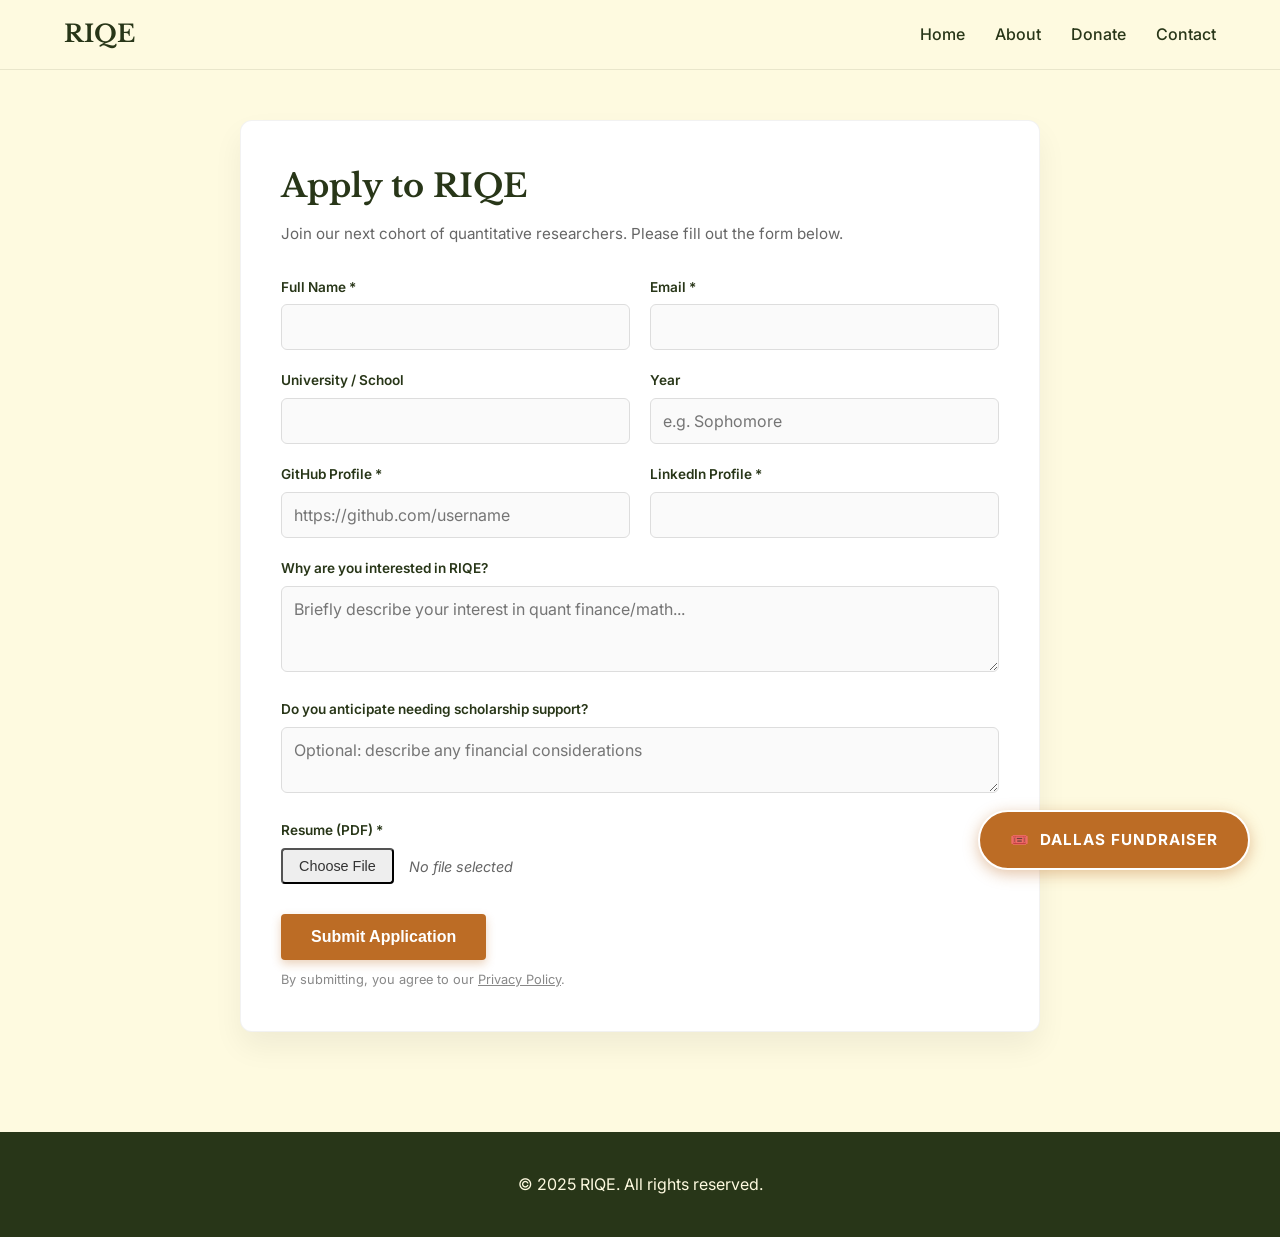
==== commit fccfce62: "Update apply.html" ====
--- a/nonprofitwebsite/apply.html
+++ b/nonprofitwebsite/apply.html
@@ -121,7 +121,7 @@
       border: 1px solid rgba(0,0,0,0.05);
     }
 
-    .apply-card h1 { margin-bottom: 10px; font-size: 2rem; }
+    .apply-card h1 { margin-bottom: 10px; font-size: 2rem; } 
     .subtitle { color: #666; margin-bottom: 30px; font-size: 0.95rem; }
 
     form {
@@ -262,12 +262,12 @@
         </div>
 
         <div>
-          <label>GitHub Profile</label>
+          <label>GitHub Profile *</label>
           <input type="url" name="github" placeholder="https://github.com/username">
         </div>
 
         <div>
-          <label>LinkedIn Profile</label>
+          <label>LinkedIn Profile *</label>
           <input type="url" name="linkedin">
         </div>
 
@@ -398,4 +398,5 @@
     });
   </script>
 </body>
-</html>+
+</html>
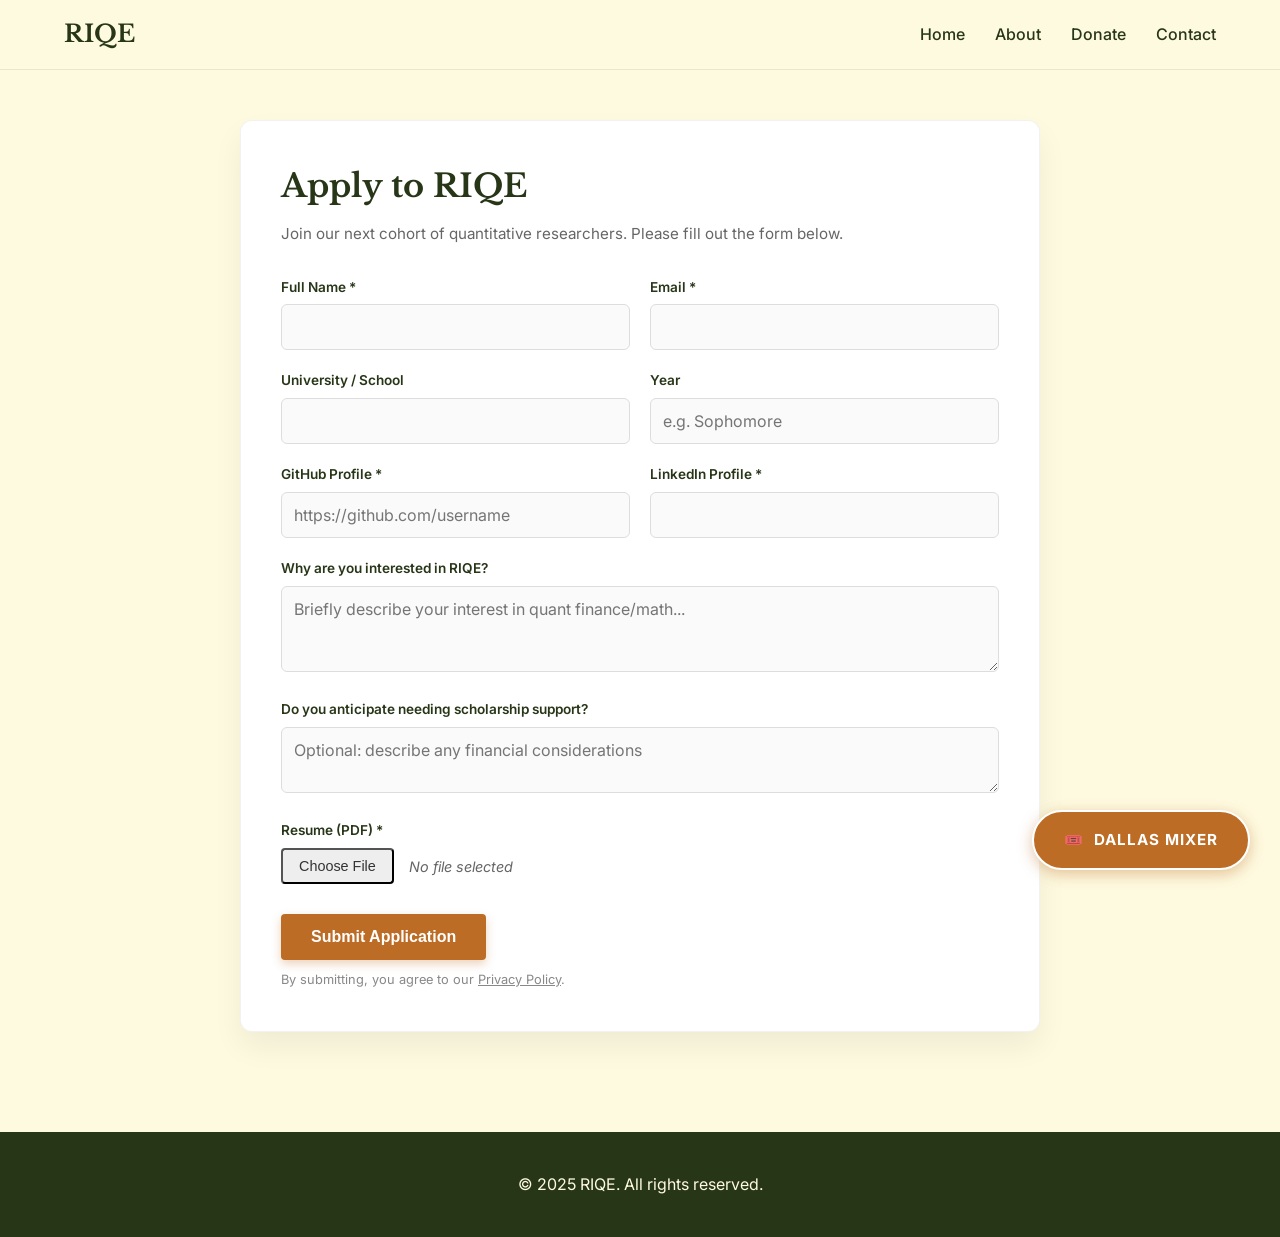
==== commit f2aa1dba: "Update apply.html" ====
--- a/nonprofitwebsite/apply.html
+++ b/nonprofitwebsite/apply.html
@@ -310,8 +310,8 @@
     <p>© 2025 RIQE. All rights reserved.</p>
   </footer>
 
-  <a href="fundraiser.html" class="float-btn">
-  <span>🎟️</span> Dallas Fundraiser
+  <a href="mixer.html" class="float-btn">
+  <span>🎟️</span> Dallas Mixer
 </a>
 
   <script>
@@ -400,3 +400,4 @@
 </body>
 
 </html>
+
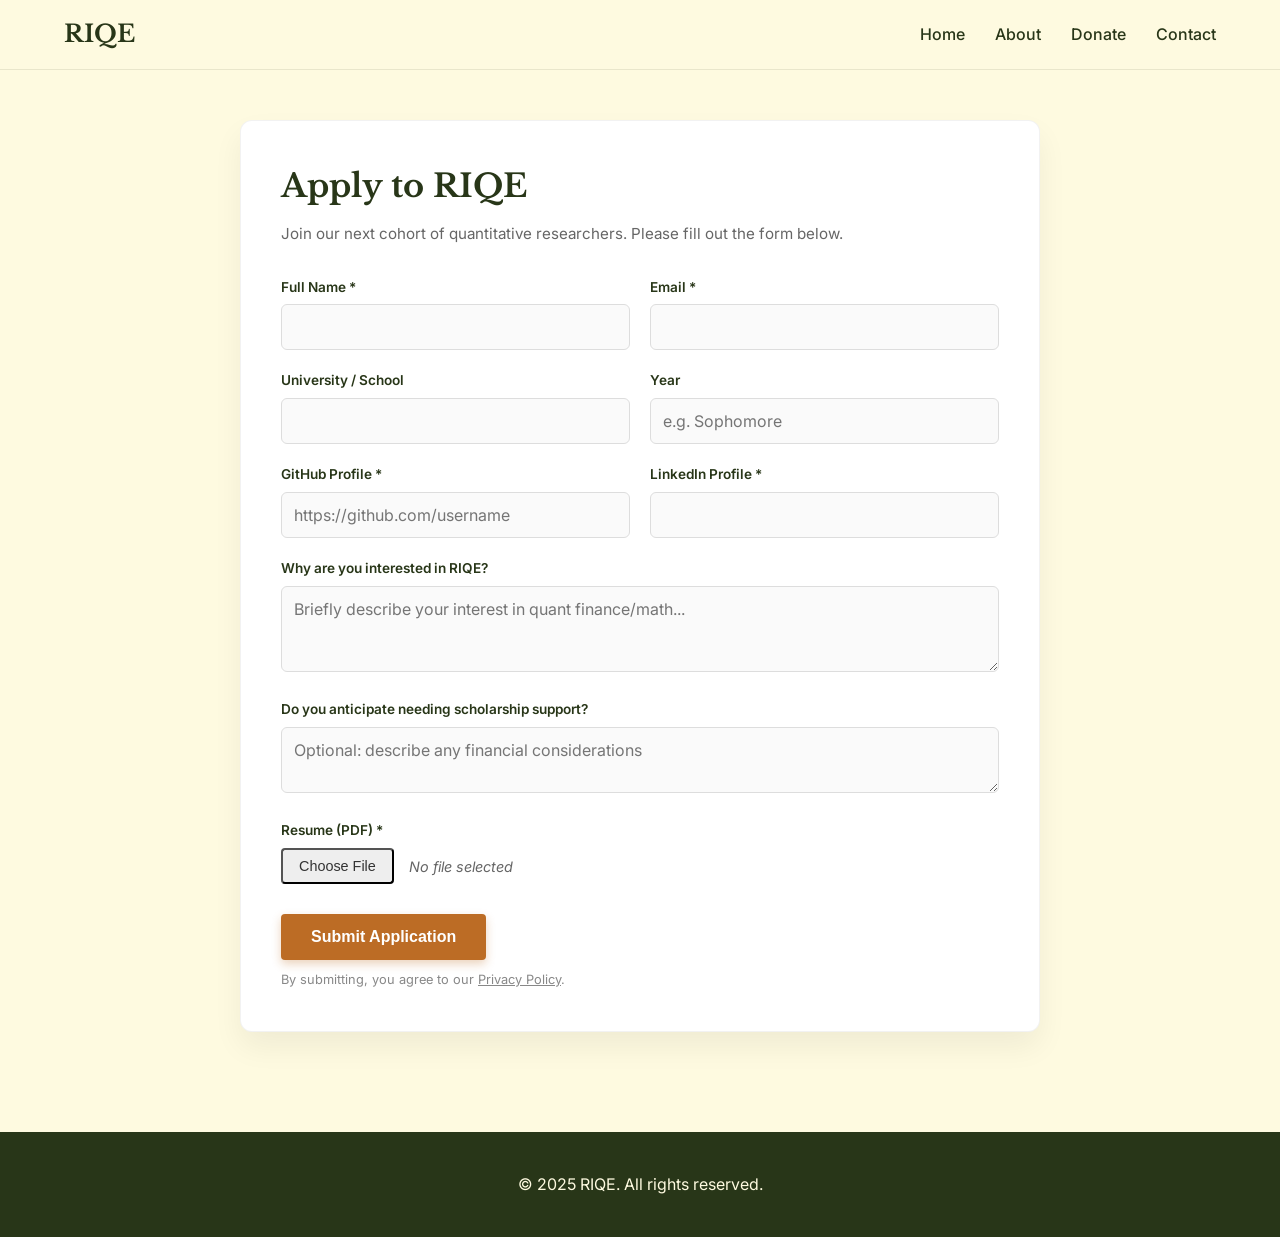
==== commit bbddb512: "Update apply.html" ====
--- a/nonprofitwebsite/apply.html
+++ b/nonprofitwebsite/apply.html
@@ -310,9 +310,6 @@
     <p>© 2025 RIQE. All rights reserved.</p>
   </footer>
 
-  <a href="mixer.html" class="float-btn">
-  <span>🎟️</span> Dallas Mixer
-</a>
 
   <script>
     // Navigation Toggle
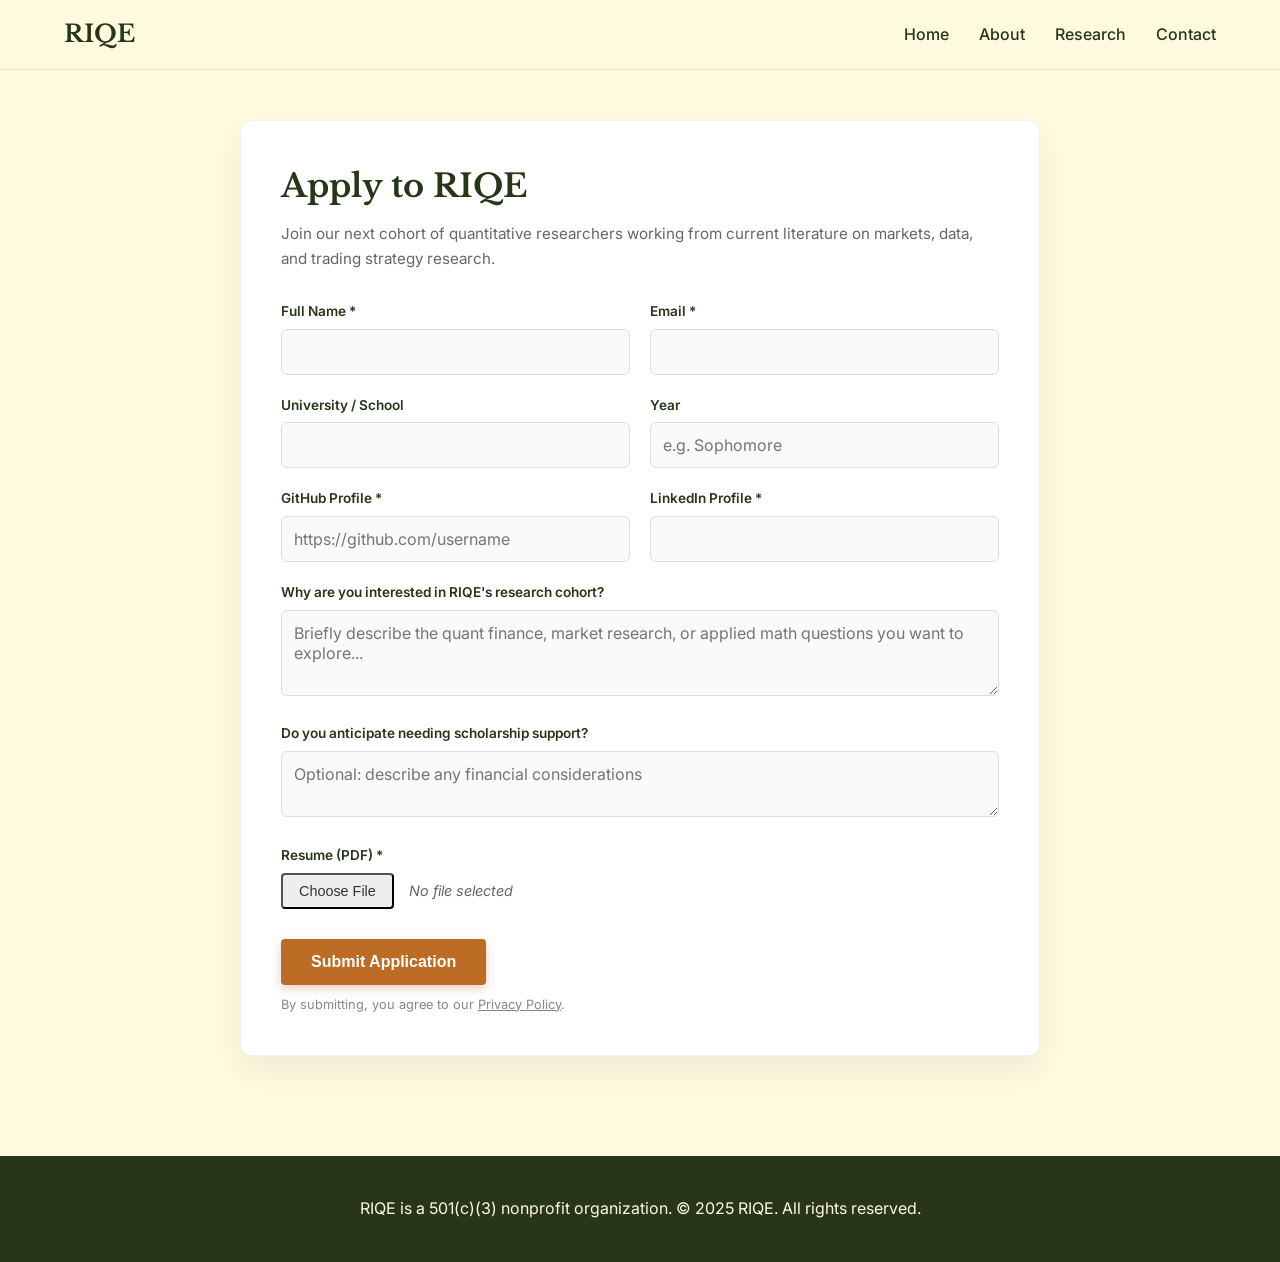
==== commit ba8f86df: "Add files via upload" ====
--- a/nonprofitwebsite/apply.html
+++ b/nonprofitwebsite/apply.html
@@ -12,7 +12,7 @@
 
   <meta charset="UTF-8" />
   <meta name="viewport" content="width=device-width, initial-scale=1" />
-  <title>Apply – RIQE Quantitative Finance</title>
+  <title>Apply to the RIQE Research Cohort</title>
   <link rel="canonical" href="https://riqe.org/apply" />
 
   <!-- Fonts -->
@@ -20,53 +20,7 @@
   <link rel="preconnect" href="https://fonts.gstatic.com" crossorigin>
   <link href="https://fonts.googleapis.com/css2?family=Inter:wght@400;500;600&family=Libre+Baskerville:ital,wght@0,400;0,700;1,400&display=swap" rel="stylesheet">
 
-  <style>
-    .float-btn {
-    position: fixed;
-    bottom: 30px;
-    right: 30px;
-    background-color: var(--amber); /* Uses your site's amber #bc6c25 */
-    color: white !important; /* Forces white text */
-    padding: 16px 30px;
-    border-radius: 50px;
-    font-family: 'Inter', sans-serif;
-    font-weight: 700;
-    font-size: 0.95rem;
-    text-transform: uppercase;
-    letter-spacing: 1px;
-    text-decoration: none;
-    display: flex;
-    align-items: center;
-    gap: 10px;
-    z-index: 9999;
-    box-shadow: 0 4px 15px rgba(188, 108, 37, 0.4);
-    border: 2px solid white; /* Adds a clean pop against the background */
-    transition: all 0.3s ease;
-    animation: pulse-glow 2s infinite;
-  }
-
-  .float-btn:hover {
-    transform: translateY(-5px);
-    background-color: #a65d20; /* Slightly darker on hover */
-    box-shadow: 0 8px 25px rgba(188, 108, 37, 0.6);
-  }
-
-  /* Pulse Animation to make it "stick out" */
-  @keyframes pulse-glow {
-    0% { box-shadow: 0 0 0 0 rgba(188, 108, 37, 0.7); }
-    70% { box-shadow: 0 0 0 15px rgba(188, 108, 37, 0); }
-    100% { box-shadow: 0 0 0 0 rgba(188, 108, 37, 0); }
-  }
-
-  /* Mobile Adjustment */
-  @media (max-width: 600px) {
-    .float-btn {
-      bottom: 20px;
-      right: 20px;
-      padding: 12px 24px;
-      font-size: 0.8rem;
-    }
-  }
+  <style>
     :root {
       --green-dark: #283618;
       --green-mid: #606c38;
@@ -228,17 +182,17 @@
       <div class="bar"></div><div class="bar"></div><div class="bar"></div>
     </button>
     <div class="desktop-nav">
-      <a href="index.html">Home</a>
-      <a href="index.html#about">About</a>
-      <a href="donate.html">Donate</a>
-      <a href="mailto:info@riqe.org">Contact</a>
+      <a href="index.html">Home</a>
+      <a href="index.html#about">About</a>
+      <a href="index.html#research">Research</a>
+      <a href="mailto:info@riqe.org">Contact</a>
     </div>
   </nav>
 
   <main class="apply-wrapper">
     <div class="apply-card">
       <h1>Apply to RIQE</h1>
-      <p class="subtitle">Join our next cohort of quantitative researchers. Please fill out the form below.</p>
+      <p class="subtitle">Join our next cohort of quantitative researchers working from current literature on markets, data, and trading strategy research.</p>
 
       <form id="riqe-apply-form">
         <div>
@@ -272,8 +226,8 @@
         </div>
 
         <div class="full-width">
-          <label>Why are you interested in RIQE?</label>
-          <textarea name="interests" rows="3" placeholder="Briefly describe your interest in quant finance/math..."></textarea>
+          <label>Why are you interested in RIQE's research cohort?</label>
+          <textarea name="interests" rows="3" placeholder="Briefly describe the quant finance, market research, or applied math questions you want to explore..."></textarea>
         </div>
 
         <div class="full-width">
@@ -307,7 +261,7 @@
   </div>
 
   <footer>
-    <p>© 2025 RIQE. All rights reserved.</p>
+    <p>RIQE is a 501(c)(3) nonprofit organization. © 2025 RIQE. All rights reserved.</p>
   </footer>
 
 
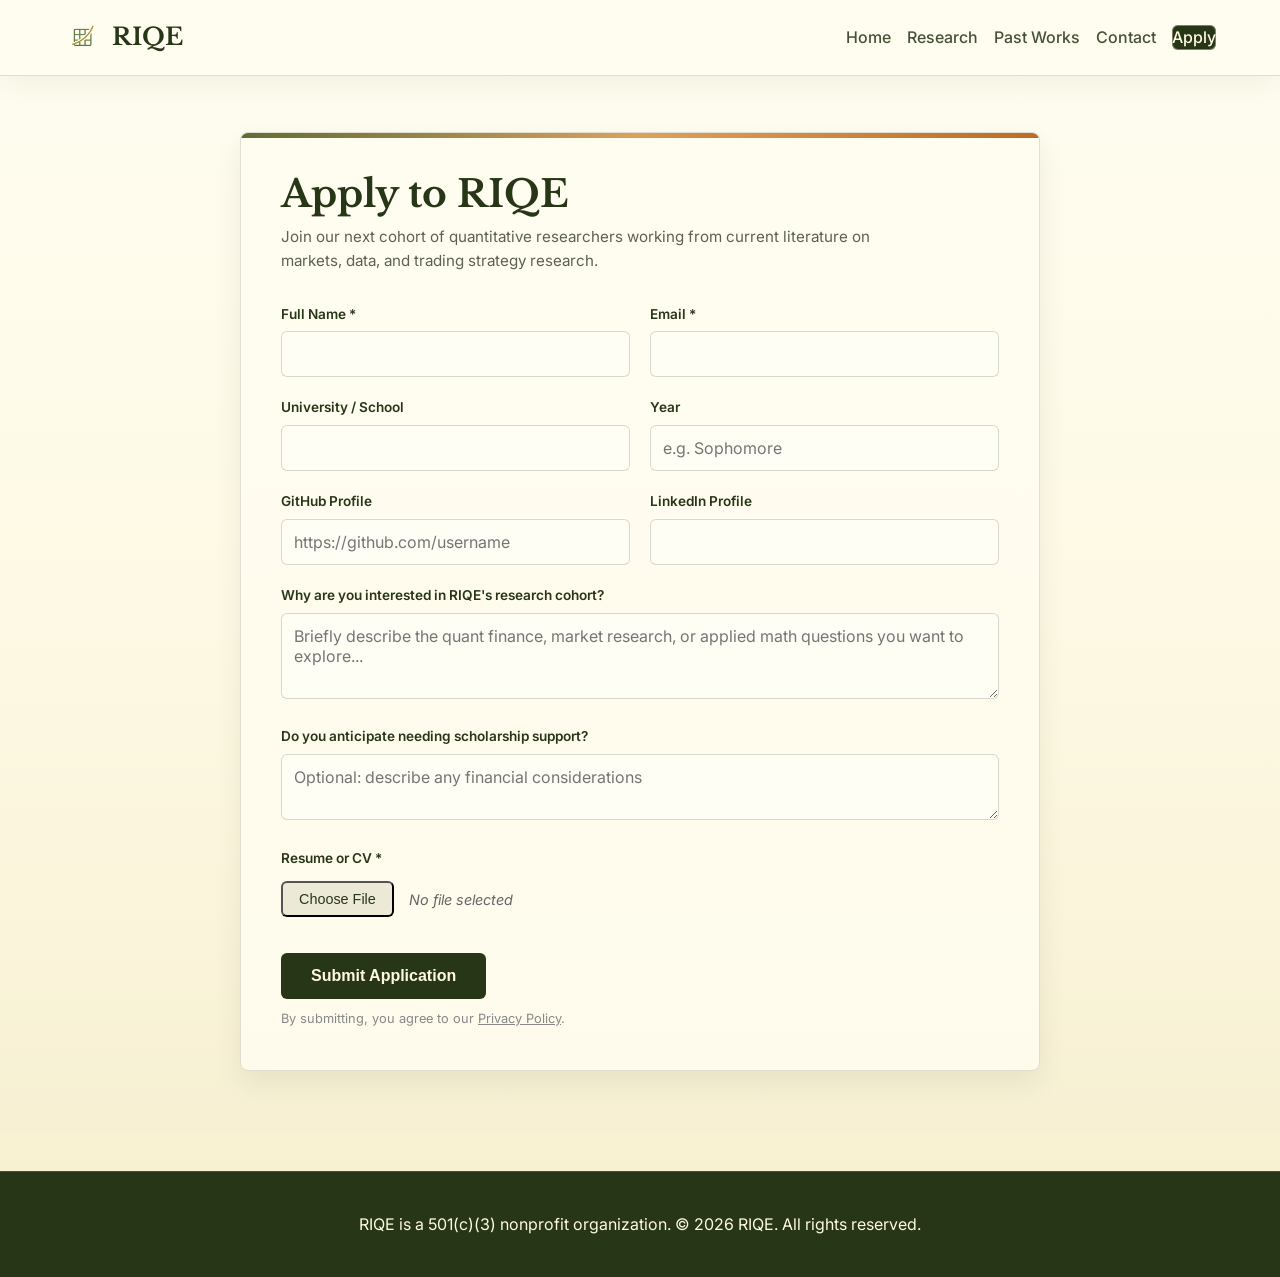
==== commit fcb5e6c2: "Add files via upload" ====
--- a/nonprofitwebsite/apply.html
+++ b/nonprofitwebsite/apply.html
@@ -171,8 +171,9 @@
       background: var(--green-dark); color: var(--cream);
       padding: 40px 5%; text-align: center; margin-top: 40px;
     }
-  </style>
-</head>
+  </style>
+  <link rel="stylesheet" href="site-polish.css" />
+</head>
 
 <body>
 
@@ -181,12 +182,13 @@
     <button class="menu-toggle" aria-label="Toggle Menu">
       <div class="bar"></div><div class="bar"></div><div class="bar"></div>
     </button>
-    <div class="desktop-nav">
+    <div class="desktop-nav">
       <a href="index.html">Home</a>
-      <a href="index.html#about">About</a>
-      <a href="index.html#research">Research</a>
+      <a href="past-research.html">Research</a>
+      <a href="past-works.html">Past Works</a>
       <a href="mailto:info@riqe.org">Contact</a>
-    </div>
+      <a href="apply.html" class="btn-donate" aria-current="page">Apply</a>
+    </div>
   </nav>
 
   <main class="apply-wrapper">
@@ -215,15 +217,15 @@
           <input type="text" name="year" placeholder="e.g. Sophomore">
         </div>
 
-        <div>
-          <label>GitHub Profile *</label>
-          <input type="url" name="github" placeholder="https://github.com/username">
-        </div>
-
-        <div>
-          <label>LinkedIn Profile *</label>
-          <input type="url" name="linkedin">
-        </div>
+        <div>
+          <label>GitHub Profile</label>
+          <input type="url" name="github" placeholder="https://github.com/username">
+        </div>
+
+        <div>
+          <label>LinkedIn Profile</label>
+          <input type="url" name="linkedin">
+        </div>
 
         <div class="full-width">
           <label>Why are you interested in RIQE's research cohort?</label>
@@ -235,11 +237,11 @@
           <textarea name="support" rows="2" placeholder="Optional: describe any financial considerations"></textarea>
         </div>
 
-        <div class="full-width">
-          <label>Resume (PDF) *</label>
-          <div class="file-upload-wrapper">
-            <input type="file" id="resume" name="resume" accept=".pdf,.doc,.docx" required style="display:none;">
-            <button type="button" class="btn-file" onclick="document.getElementById('resume').click()">Choose File</button>
+        <div class="full-width">
+          <label>Resume or CV *</label>
+          <div class="file-upload-wrapper">
+            <input type="file" id="resume" name="resume" accept=".pdf,.doc,.docx" required style="display:none;">
+            <button type="button" class="btn-file" onclick="document.getElementById('resume').click()">Choose File</button>
             <span id="file-name-display">No file selected</span>
           </div>
         </div>
@@ -261,17 +263,25 @@
   </div>
 
   <footer>
-    <p>RIQE is a 501(c)(3) nonprofit organization. © 2025 RIQE. All rights reserved.</p>
+    <p>RIQE is a 501(c)(3) nonprofit organization. &copy; 2026 RIQE. All rights reserved.</p>
   </footer>
 
 
   <script>
-    // Navigation Toggle
-    const toggle = document.querySelector('.menu-toggle');
-    const nav = document.querySelector('.desktop-nav');
-    toggle.addEventListener('click', () => nav.classList.toggle('active'));
-
-    // File Name Display
+    // Navigation Toggle
+    const toggle = document.querySelector('.menu-toggle');
+    const nav = document.querySelector('.desktop-nav');
+    const setMenu = (isOpen) => {
+      nav.classList.toggle('active', isOpen);
+      toggle.setAttribute('aria-expanded', String(isOpen));
+    };
+    toggle.setAttribute('aria-expanded', 'false');
+    toggle.addEventListener('click', () => setMenu(!nav.classList.contains('active')));
+    document.querySelectorAll('.desktop-nav a').forEach(link => {
+      link.addEventListener('click', () => setMenu(false));
+    });
+
+    // File Name Display
     const fileInput = document.getElementById('resume');
     const fileDisplay = document.getElementById('file-name-display');
     fileInput.addEventListener('change', function() {
--- a/nonprofitwebsite/site-polish.css
+++ b/nonprofitwebsite/site-polish.css
@@ -0,0 +1,934 @@
+:root {
+  --green-dark: #283618;
+  --green-mid: #606c38;
+  --cream: #fefae0;
+  --cream-dim: #f2ebd4;
+  --gold: #dda15e;
+  --amber: #bc6c25;
+  --ink: #202214;
+  --muted: #5d614f;
+  --paper: #fffdf0;
+  --paper-soft: #fff9df;
+  --line: rgba(40, 54, 24, 0.14);
+  --line-strong: rgba(40, 54, 24, 0.24);
+  --shadow-sm: 0 12px 28px rgba(40, 54, 24, 0.08);
+  --shadow-md: 0 22px 54px rgba(40, 54, 24, 0.12);
+  --container-width: 1200px;
+  --header-height: 76px;
+}
+
+html {
+  scroll-padding-top: calc(var(--header-height) + 24px);
+}
+
+body {
+  color: var(--ink);
+  background:
+    linear-gradient(180deg, #fffdf0 0%, #fff9df 48%, #f6efcf 100%);
+  text-rendering: optimizeLegibility;
+}
+
+::selection {
+  background: rgba(188, 108, 37, 0.2);
+}
+
+a:focus-visible,
+button:focus-visible,
+input:focus-visible,
+select:focus-visible,
+textarea:focus-visible {
+  outline: 3px solid rgba(188, 108, 37, 0.32);
+  outline-offset: 3px;
+}
+
+.top-bar {
+  height: var(--header-height) !important;
+  padding: 0 max(20px, 5vw) !important;
+  background: rgba(255, 253, 240, 0.88) !important;
+  border-bottom: 1px solid rgba(40, 54, 24, 0.14) !important;
+  box-shadow: 0 8px 28px rgba(40, 54, 24, 0.06);
+}
+
+.logo-area {
+  display: inline-flex !important;
+  align-items: center;
+  gap: 10px;
+  min-width: max-content;
+  color: var(--green-dark) !important;
+  letter-spacing: 0 !important;
+}
+
+.logo-area::before {
+  content: "";
+  display: block;
+  width: 38px;
+  height: 38px;
+  flex: 0 0 38px;
+  background: url("riqe-logo.png") center / contain no-repeat;
+}
+
+.desktop-nav {
+  display: flex !important;
+  align-items: center;
+  gap: 16px !important;
+  white-space: nowrap;
+}
+
+.desktop-nav a:not(.btn-donate) {
+  border-radius: 4px;
+  color: rgba(40, 54, 24, 0.86) !important;
+  padding: 8px 0;
+}
+
+.desktop-nav a:not(.btn-donate):hover,
+.desktop-nav a:not(.btn-donate).active {
+  color: var(--amber) !important;
+}
+
+.desktop-nav a:not(.btn-donate)::after {
+  background: currentColor !important;
+}
+
+.btn-donate,
+.btn-main,
+.btn-submit,
+.btn-card {
+  border-radius: 6px !important;
+  box-shadow: none !important;
+}
+
+.btn-donate,
+.btn-main,
+.btn-submit {
+  background: var(--green-dark) !important;
+  color: var(--cream) !important;
+}
+
+.btn-donate:hover,
+.btn-main:hover,
+.btn-submit:hover {
+  background: var(--green-mid) !important;
+  transform: translateY(-1px);
+}
+
+.btn-donate[aria-current="page"] {
+  background: var(--green-dark) !important;
+  box-shadow: inset 0 0 0 1px rgba(254, 250, 224, 0.38) !important;
+  transform: none;
+}
+
+.menu-toggle {
+  display: none !important;
+  width: 42px;
+  height: 42px;
+  align-items: center;
+  justify-content: center;
+  flex-direction: column;
+  gap: 5px;
+  border: 1px solid rgba(40, 54, 24, 0.14) !important;
+  border-radius: 6px;
+  background: rgba(255, 253, 240, 0.72) !important;
+  cursor: pointer;
+}
+
+.bar {
+  width: 22px !important;
+  height: 2px !important;
+  background: var(--green-dark) !important;
+  transition: transform 0.22s ease, opacity 0.22s ease;
+}
+
+.menu-toggle[aria-expanded="true"] .bar:nth-child(1) {
+  transform: rotate(45deg) translate(5px, 5px);
+}
+
+.menu-toggle[aria-expanded="true"] .bar:nth-child(2) {
+  opacity: 0;
+}
+
+.menu-toggle[aria-expanded="true"] .bar:nth-child(3) {
+  transform: rotate(-45deg) translate(5px, -5px);
+}
+
+.btn-outline,
+.btn-card.secondary,
+.entry-tab {
+  border-radius: 6px !important;
+}
+
+.hero-split {
+  display: block !important;
+  min-height: 0 !important;
+  padding-top: var(--header-height);
+}
+
+.hero-visual {
+  position: relative;
+  min-height: calc(80svh - var(--header-height));
+  overflow: hidden;
+  display: flex !important;
+  align-items: center !important;
+  justify-content: center !important;
+  padding: clamp(46px, 5vw, 74px) max(20px, 5vw) clamp(34px, 4vw, 58px) !important;
+  background:
+    linear-gradient(115deg, rgba(255, 253, 240, 0.98) 0%, rgba(255, 253, 240, 0.96) 58%, rgba(242, 235, 212, 0.82) 58%, rgba(242, 235, 212, 0.92) 100%) !important;
+  border-bottom: 1px solid var(--line);
+}
+
+.hero-visual::before {
+  content: "";
+  position: absolute;
+  inset: 0;
+  background-image:
+    linear-gradient(rgba(40, 54, 24, 0.04) 1px, transparent 1px),
+    linear-gradient(90deg, rgba(40, 54, 24, 0.04) 1px, transparent 1px);
+  background-size: 44px 44px;
+  mask-image: linear-gradient(110deg, rgba(0, 0, 0, 0.52), rgba(0, 0, 0, 0.18) 56%, transparent 88%);
+  animation: researchGrid 24s linear infinite;
+  pointer-events: none;
+}
+
+.hero-visual::after {
+  content: "";
+  position: absolute;
+  inset: 0 0 0 54%;
+  background:
+    linear-gradient(105deg, transparent 0 22%, rgba(96, 108, 56, 0.06) 22% 100%);
+  pointer-events: none;
+}
+
+.hero-shell {
+  position: relative;
+  z-index: 1;
+  width: min(100%, var(--container-width));
+  display: grid;
+  grid-template-columns: minmax(0, 1.08fr) minmax(320px, 0.72fr);
+  align-items: center;
+  gap: clamp(32px, 5vw, 72px);
+  margin: 0 auto;
+}
+
+.hero-card {
+  max-width: 760px !important;
+  padding: 0 !important;
+  background: transparent !important;
+  border: 0 !important;
+  border-radius: 0 !important;
+  box-shadow: none !important;
+  color: var(--ink);
+  text-shadow: none !important;
+}
+
+.hero-brand {
+  display: block;
+  max-width: 620px;
+  margin-bottom: 18px !important;
+  color: var(--amber) !important;
+  font-size: 0.78rem !important;
+  font-weight: 800;
+  letter-spacing: 0.12em !important;
+  text-transform: uppercase;
+}
+
+.hero-title {
+  max-width: 820px;
+  margin-bottom: 22px !important;
+  color: var(--green-dark) !important;
+  font-size: 8.4rem !important;
+  line-height: 0.86 !important;
+  letter-spacing: 0;
+}
+
+.hero-text {
+  max-width: 690px;
+  margin-bottom: 32px !important;
+  color: var(--muted) !important;
+  font-size: 1.18rem !important;
+  line-height: 1.72;
+}
+
+.hero-buttons {
+  display: flex;
+  flex-wrap: wrap;
+  gap: 12px;
+}
+
+.hero-card .btn-main,
+.hero-card .btn-outline {
+  min-height: 48px;
+  display: inline-flex;
+  align-items: center;
+  justify-content: center;
+  padding: 12px 24px;
+}
+
+.hero-card .btn-main {
+  background: var(--green-dark) !important;
+  box-shadow: 0 10px 20px rgba(40, 54, 24, 0.14) !important;
+}
+
+.hero-card .btn-outline {
+  color: var(--green-dark) !important;
+  border: 1px solid rgba(40, 54, 24, 0.24) !important;
+  background: rgba(255, 253, 240, 0.58);
+}
+
+.hero-card .btn-outline:hover {
+  background: rgba(188, 108, 37, 0.1) !important;
+  border-color: rgba(188, 108, 37, 0.36) !important;
+}
+
+.hero-snapshot {
+  position: relative;
+  align-self: center;
+  overflow: hidden;
+  border: 1px solid rgba(40, 54, 24, 0.16);
+  border-radius: 8px;
+  background: rgba(255, 253, 240, 0.76);
+  box-shadow: var(--shadow-sm);
+  padding: 30px;
+}
+
+.hero-snapshot::before {
+  content: "";
+  position: absolute;
+  inset: 0 0 auto;
+  height: 4px;
+  background: linear-gradient(90deg, var(--green-mid), var(--gold), var(--amber));
+}
+
+.snapshot-mark {
+  position: absolute;
+  top: 24px;
+  right: 24px;
+  width: 86px;
+  opacity: 0.12;
+  pointer-events: none;
+}
+
+.snapshot-mark img {
+  display: block;
+  width: 100%;
+  height: auto;
+}
+
+.snapshot-content {
+  position: relative;
+  max-width: 390px;
+  padding-right: 72px;
+}
+
+.snapshot-kicker {
+  display: block;
+  margin-bottom: 12px;
+  color: var(--amber);
+  font-size: 0.74rem;
+  font-weight: 800;
+  letter-spacing: 0.12em;
+  text-transform: uppercase;
+}
+
+.snapshot-content h2 {
+  margin: 0 0 14px;
+  color: var(--green-dark);
+  font-size: 1.62rem;
+  line-height: 1.15;
+}
+
+.snapshot-content p {
+  color: var(--muted);
+  font-size: 0.98rem;
+  line-height: 1.65;
+}
+
+.snapshot-list {
+  position: relative;
+  display: grid;
+  margin-top: 24px;
+  border-top: 1px solid rgba(40, 54, 24, 0.14);
+}
+
+.snapshot-list div {
+  display: grid;
+  grid-template-columns: minmax(120px, 0.48fr) minmax(0, 1fr);
+  gap: 18px;
+  padding: 15px 0;
+  border-bottom: 1px solid rgba(40, 54, 24, 0.12);
+}
+
+.snapshot-list div:last-child {
+  border-bottom: 0;
+  padding-bottom: 0;
+}
+
+.snapshot-list dt {
+  color: var(--green-dark);
+  font-size: 0.82rem;
+  font-weight: 800;
+  letter-spacing: 0.08em;
+  line-height: 1.35;
+  text-transform: uppercase;
+}
+
+.snapshot-list dd {
+  color: var(--muted);
+  font-size: 0.93rem;
+  line-height: 1.55;
+}
+
+.hero-content {
+  display: grid !important;
+  grid-template-columns: minmax(0, 0.94fr) minmax(0, 1.06fr);
+  gap: 44px 64px;
+  max-width: var(--container-width);
+  margin: 0 auto;
+  padding: 36px max(20px, 5vw) 92px !important;
+  background: transparent !important;
+}
+
+.hero-content .content-block {
+  margin: 0;
+  padding: 22px 0 0;
+  border-top: 1px solid var(--line-strong);
+  background: transparent;
+  box-shadow: none;
+}
+
+.hero-content .content-block:nth-child(3) {
+  grid-column: 1 / -1;
+  padding-top: 38px;
+}
+
+.section-label,
+.page-kicker,
+.meta-label,
+.tab-status {
+  color: var(--amber) !important;
+  letter-spacing: 0.12em !important;
+}
+
+.content-block p,
+.section-head p,
+.page-header p,
+.intro-section p,
+.donate-card p,
+.archive-tab p,
+.meta-value,
+.policy-card p,
+.policy-card li {
+  color: var(--muted) !important;
+}
+
+.benefits-grid,
+.grid-3,
+.donate-grid,
+.archive-tabs,
+.meta-grid,
+.metrics-grid {
+  gap: 18px !important;
+}
+
+.benefits-grid {
+  grid-template-columns: repeat(auto-fit, minmax(220px, 1fr));
+}
+
+.benefit-item,
+.info-card,
+.donate-card,
+.archive-tab,
+.meta-item,
+.panel,
+.policy-card,
+.apply-card {
+  border: 1px solid var(--line) !important;
+  border-radius: 8px !important;
+  background: rgba(255, 253, 240, 0.86) !important;
+  box-shadow: none;
+}
+
+.benefit-item,
+.info-card,
+.donate-card,
+.archive-tab,
+.meta-item {
+  position: relative;
+  overflow: hidden;
+}
+
+.benefit-item::before,
+.info-card::before,
+.donate-card::before,
+.archive-tab::before,
+.meta-item::before {
+  content: "";
+  position: absolute;
+  inset: 0 auto 0 0;
+  width: 3px;
+  background: linear-gradient(180deg, var(--gold), var(--amber));
+}
+
+.info-card,
+.donate-card,
+.archive-tab {
+  transition: transform 0.22s ease, box-shadow 0.22s ease, border-color 0.22s ease;
+}
+
+.info-card:hover,
+.donate-card:hover,
+.archive-tab:hover {
+  transform: translateY(-4px);
+  border-color: rgba(188, 108, 37, 0.34) !important;
+  box-shadow: var(--shadow-sm);
+}
+
+.std-section {
+  padding: 88px max(20px, 5vw) !important;
+}
+
+.std-section.bg-light {
+  max-width: none !important;
+  background:
+    linear-gradient(180deg, rgba(242, 235, 212, 0.62), rgba(255, 253, 240, 0.72)) !important;
+  border-top: 1px solid rgba(40, 54, 24, 0.08);
+  border-bottom: 1px solid rgba(40, 54, 24, 0.08);
+}
+
+.std-section.bg-light > .std-section {
+  max-width: var(--container-width);
+  margin: 0 auto;
+  padding: 0 !important;
+}
+
+.section-head h2,
+.intro-section h1,
+.page-header h1,
+.apply-card h1,
+.policy-card h1 {
+  line-height: 1.12;
+}
+
+.section-head h2 {
+  font-size: 2.35rem;
+}
+
+.section-head {
+  margin-bottom: 34px !important;
+}
+
+.timeline-box {
+  margin-top: 32px;
+  border: 1px solid rgba(221, 161, 94, 0.26);
+  border-radius: 8px !important;
+  background: var(--green-dark) !important;
+  box-shadow: none;
+}
+
+.timeline-box ul li::before {
+  content: "";
+  top: 0.72em;
+  width: 7px;
+  height: 7px;
+  border-radius: 50%;
+  background: var(--gold);
+}
+
+.apply-wrapper,
+.donate-wrapper,
+.policy-wrapper,
+.page-wrapper {
+  padding-top: 132px !important;
+}
+
+.apply-wrapper,
+.policy-wrapper,
+.page-wrapper,
+.donate-wrapper {
+  background:
+    linear-gradient(180deg, rgba(255, 253, 240, 0.78), rgba(242, 235, 212, 0.22));
+}
+
+.apply-card,
+.policy-card {
+  position: relative;
+  overflow: hidden;
+  box-shadow: var(--shadow-sm);
+}
+
+.apply-card::before,
+.policy-card::before {
+  content: "";
+  position: absolute;
+  top: 0;
+  left: 0;
+  right: 0;
+  height: 5px;
+  background: linear-gradient(90deg, var(--green-mid), var(--gold), var(--amber));
+}
+
+.apply-card h1 {
+  font-size: 2.35rem !important;
+}
+
+.subtitle {
+  max-width: 650px;
+  color: var(--muted) !important;
+}
+
+input,
+select,
+textarea {
+  border: 1px solid rgba(40, 54, 24, 0.18) !important;
+  background: #fffef5 !important;
+  color: var(--ink);
+}
+
+input:hover,
+select:hover,
+textarea:hover {
+  border-color: rgba(40, 54, 24, 0.32) !important;
+}
+
+.file-upload-wrapper {
+  min-height: 48px;
+}
+
+.btn-file {
+  border-radius: 6px !important;
+  background: rgba(96, 108, 56, 0.12) !important;
+  color: var(--green-dark) !important;
+}
+
+.btn-file:hover {
+  background: rgba(96, 108, 56, 0.2) !important;
+}
+
+.donate-wrapper,
+.page-wrapper {
+  max-width: 1120px !important;
+}
+
+.intro-section {
+  margin-bottom: 42px !important;
+}
+
+.intro-section h1,
+.page-header h1 {
+  font-size: 2.8rem !important;
+}
+
+.donate-card {
+  min-height: 250px;
+}
+
+.donate-card h2 {
+  color: var(--green-dark) !important;
+}
+
+.quiet-note {
+  background: rgba(255, 253, 240, 0.7);
+  border: 1px solid var(--line);
+  border-radius: 8px;
+  padding: 16px 20px;
+  color: var(--muted);
+  line-height: 1.65;
+}
+
+.quiet-note p {
+  margin: 0;
+  color: inherit;
+}
+
+.quiet-note a {
+  color: var(--green-dark);
+  font-weight: 700;
+  text-decoration: underline;
+  text-decoration-thickness: 1px;
+  text-underline-offset: 4px;
+}
+
+.archive-note {
+  max-width: 680px;
+}
+
+.template-panel {
+  border: 1px dashed var(--line-strong) !important;
+  background:
+    linear-gradient(rgba(40, 54, 24, 0.038) 1px, transparent 1px),
+    linear-gradient(90deg, rgba(40, 54, 24, 0.038) 1px, transparent 1px),
+    rgba(255, 253, 240, 0.62) !important;
+  background-size: 38px 38px !important;
+}
+
+.entry-tabs {
+  gap: 12px !important;
+}
+
+.entry-tab,
+.archive-tab.active {
+  background: rgba(188, 108, 37, 0.1) !important;
+}
+
+.panel {
+  box-shadow: none;
+}
+
+.paper-section-list > *,
+.section-list > * {
+  min-width: 0;
+}
+
+.placeholder,
+.chart-placeholder,
+.math-block,
+.metric,
+.link-list a,
+.link-list span {
+  border-color: rgba(40, 54, 24, 0.18) !important;
+  background-color: rgba(254, 250, 224, 0.54) !important;
+}
+
+.math-block {
+  contain: paint;
+}
+
+.math-block mjx-container[jax="SVG"] {
+  display: block;
+  max-width: 100%;
+  overflow-x: auto;
+  overflow-y: hidden;
+  padding-bottom: 4px;
+}
+
+.math-block mjx-container[jax="SVG"] > svg {
+  max-width: 100%;
+  height: auto;
+}
+
+pre {
+  border: 1px solid rgba(221, 161, 94, 0.24);
+  box-shadow: inset 0 1px 0 rgba(254, 250, 224, 0.05);
+}
+
+.policy-card {
+  max-width: 820px;
+  margin: 0 auto;
+}
+
+.policy-card h2 {
+  color: var(--green-dark) !important;
+  border-top: 1px solid rgba(40, 54, 24, 0.1);
+  padding-top: 24px;
+}
+
+footer {
+  background: var(--green-dark) !important;
+  border-top: 1px solid rgba(221, 161, 94, 0.24);
+}
+
+.footer-links {
+  flex-wrap: wrap;
+}
+
+.footer-links a {
+  text-underline-offset: 4px;
+}
+
+.footer-links a:hover {
+  color: var(--cream);
+}
+
+.fade-in,
+.reveal {
+  opacity: 0 !important;
+  transform: translateY(18px);
+  animation: none !important;
+  transition:
+    opacity 0.7s ease,
+    transform 0.7s ease;
+  transition-delay: var(--reveal-delay, 0s);
+}
+
+.delay-1 { --reveal-delay: 0.08s; }
+.delay-2 { --reveal-delay: 0.16s; }
+.delay-3 { --reveal-delay: 0.24s; }
+
+.is-visible {
+  opacity: 1 !important;
+  transform: none !important;
+}
+
+@keyframes researchGrid {
+  from { background-position: 0 0; }
+  to { background-position: 44px 44px; }
+}
+
+@media (max-width: 1120px) {
+  .menu-toggle {
+    display: flex !important;
+  }
+
+  .desktop-nav {
+    position: fixed !important;
+    top: var(--header-height) !important;
+    left: 0;
+    width: 100%;
+    display: none !important;
+    flex-direction: column;
+    align-items: stretch;
+    gap: 8px !important;
+    white-space: normal;
+    background: rgba(255, 253, 240, 0.98) !important;
+    border-bottom: 1px solid var(--line);
+    box-shadow: 0 18px 35px rgba(40, 54, 24, 0.12);
+    padding: 16px 20px 20px !important;
+  }
+
+  .desktop-nav.active {
+    display: flex !important;
+  }
+
+  .desktop-nav a {
+    padding: 10px 0 !important;
+  }
+
+  .desktop-nav .btn-donate {
+    padding: 12px 16px !important;
+    text-align: center;
+  }
+
+  .hero-shell {
+    grid-template-columns: 1fr;
+  }
+
+  .hero-title {
+    font-size: 6.4rem !important;
+  }
+
+  .hero-snapshot {
+    max-width: 720px;
+  }
+
+  .hero-content {
+    grid-template-columns: 1fr;
+  }
+
+  .hero-content .content-block:nth-child(3) {
+    grid-column: auto;
+  }
+}
+
+@media (max-width: 760px) {
+  .top-bar {
+    height: var(--header-height) !important;
+  }
+
+  .logo-area::before {
+    width: 32px;
+    height: 32px;
+    flex-basis: 32px;
+  }
+
+  .hero-visual {
+    min-height: 0;
+    padding: 36px 20px 32px !important;
+    background:
+      linear-gradient(180deg, rgba(255, 253, 240, 0.98), rgba(242, 235, 212, 0.68)) !important;
+  }
+
+  .hero-visual::after {
+    display: none;
+  }
+
+  .hero-title {
+    font-size: 4.7rem !important;
+    line-height: 0.88 !important;
+  }
+
+  .hero-text {
+    font-size: 1rem !important;
+    margin-bottom: 24px !important;
+  }
+
+  .hero-buttons {
+    display: grid;
+    grid-template-columns: 1fr;
+  }
+
+  .hero-card .btn-main,
+  .hero-card .btn-outline {
+    width: 100%;
+  }
+
+  .hero-snapshot {
+    display: none;
+  }
+
+  .hero-content,
+  .std-section {
+    padding-left: 20px !important;
+    padding-right: 20px !important;
+  }
+
+  .hero-content {
+    padding-top: 42px !important;
+    padding-bottom: 64px !important;
+  }
+
+  .hero-content .content-block,
+  .info-card,
+  .donate-card,
+  .archive-tab,
+  .panel,
+  .policy-card,
+  .apply-card {
+    padding: 22px !important;
+  }
+
+  .section-head h2,
+  .apply-card h1,
+  .policy-card h1 {
+    font-size: 2rem !important;
+  }
+
+  .apply-wrapper,
+  .donate-wrapper,
+  .policy-wrapper,
+  .page-wrapper {
+    padding-top: 108px !important;
+  }
+}
+
+@media (max-width: 420px) {
+  .hero-title {
+    font-size: 4.2rem !important;
+  }
+
+  .hero-text {
+    font-size: 1rem !important;
+  }
+
+  .intro-section h1,
+  .page-header h1,
+  .section-head h2,
+  .apply-card h1,
+  .policy-card h1 {
+    font-size: 2rem !important;
+  }
+}
+
+@media (prefers-reduced-motion: reduce) {
+  *,
+  *::before,
+  *::after {
+    animation-duration: 0.001ms !important;
+    animation-iteration-count: 1 !important;
+    scroll-behavior: auto !important;
+    transition-duration: 0.001ms !important;
+  }
+
+  .fade-in,
+  .reveal {
+    opacity: 1 !important;
+    transform: none !important;
+  }
+}
